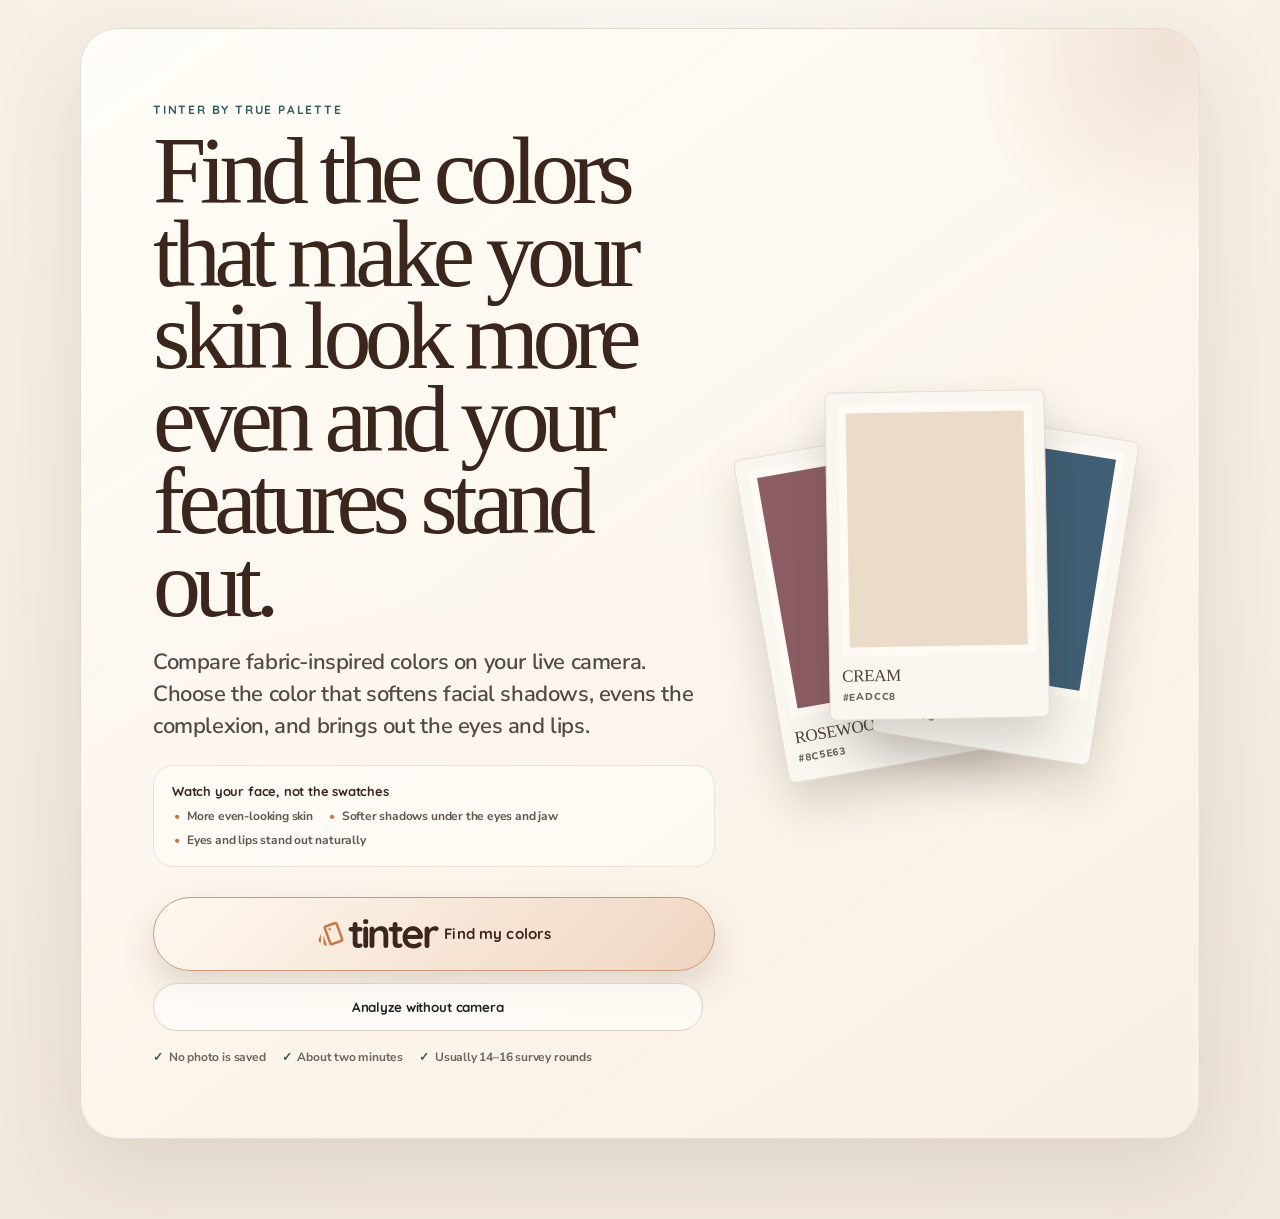
==== index.html @ ebd4dd25 "Load Tinter lighting fallback scope fix" ====
<!doctype html>
<html lang="en">
<head>
<meta charset="utf-8">
<meta name="viewport" content="width=device-width,initial-scale=1,viewport-fit=cover">
<title>Tinter by True Palette</title>
<link rel="manifest" href="manifest.webmanifest">
<meta name="theme-color" content="#f7f1e8">
<meta name="apple-mobile-web-app-capable" content="yes">
<meta name="apple-mobile-web-app-title" content="Tinter">
<link rel="apple-touch-icon" href="icons/icon.svg">
<link rel="stylesheet" href="app/styles.css">
<link rel="stylesheet" href="app/font-brand.css">
<link rel="stylesheet" href="app/dock.css">
<link rel="stylesheet" href="app/compare.css">
<link rel="stylesheet" href="app/report-export-v2.css">
<link rel="stylesheet" href="app/export-print-clean.css">
<link rel="stylesheet" href="app/report-visibility.css">
<link rel="stylesheet" href="app/mixed-quiz.css">
<link rel="stylesheet" href="app/mixed-quiz-swatches.css">
<link rel="stylesheet" href="app/quiz-visuals-v3.css">
<link rel="stylesheet" href="app/tinter-optimized.css">
<link rel="stylesheet" href="app/touch-targets.css">
<link rel="stylesheet" href="app/app-hierarchy.css">
<link rel="stylesheet" href="app/tinter-first.css">
<link rel="stylesheet" href="app/tinter-usability-v8.css">
<link rel="stylesheet" href="app/tinter-immersive-v9.css">
<link rel="stylesheet" href="app/tinter-gesture-v9.css">
<link rel="stylesheet" href="app/tinter-intelligence-v11.css">
</head>
<body class="tinter-first report-waiting">
<main class="shell">
  <section class="tinter-home" aria-labelledby="homeTitle">
    <div class="tinter-home-copy">
      <p class="kicker">Tinter by True Palette</p>
      <h1 id="homeTitle">Find the colors that make your skin look more even and your features stand out.</h1>
      <p class="lead">Compare fabric-inspired colors on your live camera. Choose the color that softens facial shadows, evens the complexion, and brings out the eyes and lips.</p>
      <div class="tinter-look-for" aria-label="What to look for during Tinter">
        <b>Watch your face, not the swatches</b>
        <div class="tinter-look-for-list">
          <span>More even-looking skin</span>
          <span>Softer shadows under the eyes and jaw</span>
          <span>Eyes and lips stand out naturally</span>
        </div>
      </div>
      <div class="tinter-home-actions">
        <button type="button" id="tinterOpen" class="tinter-entry tinter-primary" aria-label="Start Tinter color analysis">
          <span class="tinter-logo-lockup"><span class="tinter-style-glyph" aria-hidden="true">style</span><span class="tinter-word">tinter</span></span>
          <span class="tinter-primary-copy">Find my colors</span>
        </button>
        <button type="button" id="noCamera" class="secondary tinter-secondary">Analyze without camera</button>
      </div>
      <div class="tinter-trust" aria-label="Tinter details">
        <span>No photo is saved</span><span>About two minutes</span><span>Usually 14–16 survey rounds</span>
      </div>
    </div>
    <div class="tinter-preview" aria-hidden="true">
      <div class="preview-card"><div class="preview-chip" style="background:#8c5e63"></div><b>Rosewood</b><small>#8C5E63</small></div>
      <div class="preview-card"><div class="preview-chip" style="background:#405f75"></div><b>Storm Blue</b><small>#405F75</small></div>
      <div class="preview-card"><div class="preview-chip" style="background:#eadcc8"></div><b>Cream</b><small>#EADCC8</small></div>
    </div>
  </section>

  <section class="card report report-area" aria-live="polite">
    <p class="kicker">Your results</p>
    <div id="result" class="empty">Complete Tinter to create your wardrobe palette.</div>
    <div class="actions">
      <button type="button" id="copy" class="secondary">Copy Style Report</button>
      <button type="button" id="json" class="secondary">Export JSON</button>
      <button type="button" onclick="window.print()" class="secondary">Print / PDF</button>
    </div>
  </section>

  <section id="refineSection" class="refine-wrap" hidden>
    <details id="refineDetails" class="refine-card" open>
      <summary>
        <span class="refine-summary-copy"><b>Optional refinement</b><span>Use this when the camera is unavailable or the first palette feels slightly off.</span></span>
      </summary>
      <div class="refine-body">
        <form id="quiz" class="card">
          <p class="kicker quiz-card-kicker">Refine Result</p>
          <h2>Color observations</h2>
          <p class="muted">These observations lightly adjust Tinter rather than replacing it.</p>
          <div class="field client-field">
            <label class="field-title">Name <span>optional</span></label>
            <input id="client" name="client" placeholder="Example: Morgan" autocomplete="name">
          </div>
          <div id="questions"></div>
          <div class="builder-actions">
            <button type="button" id="analyze" class="primary-build">Apply refinements</button>
            <button type="button" id="sample" class="secondary">Demo answers</button>
            <button type="reset" class="secondary">Start over</button>
          </div>
        </form>
      </div>
    </details>
  </section>
</main>

<section id="sliderDock" class="slider-dock" hidden>
  <div class="dock-top">
    <div>
      <p class="kicker dock-kicker">Adjust Palette</p>
      <b id="dockTitle">Temperature</b>
    </div>
    <label class="toggle"><input type="checkbox" id="outside"> Allow outside palette</label>
  </div>
  <div id="deck" class="deck" aria-label="Fashion slider cards"></div>
  <div class="dock-foot">
    <button type="button" id="prevCard" class="secondary" aria-label="Previous adjustment">‹</button>
    <div id="dots" class="dots"></div>
    <button type="button" id="nextCard" class="secondary" aria-label="Next adjustment">›</button>
  </div>
</section>

<script src="app/intake-v6.js"></script>
<script src="app/fabric-color-engine-v4.js"></script>
<script src="app/season-hybrid-v11.js"></script>
<script src="app/profile-v11.js"></script>
<script src="app/report-ui-v11.js"></script>
<script src="app/report-export-v2.js"></script>
<script src="app/main.js"></script>
<script src="app/tinter-survey-v11.js"></script>
<script src="app/tinter-language-v11.js"></script>
<script src="app/tinter-runtime-v11-scope-fix.js"></script>
<script src="app/tinter-runtime-v11.js"></script>
<script src="app/tinter-usability-v8.js"></script>
<script src="app/tinter-immersive-v9.js"></script>
<script src="app/reset-random.js"></script>
<script src="app/report-visibility.js"></script>
</body>
</html>
---- app/styles.css ----
:root{--bg:#f7f1e8;--paper:#fffdf8;--ink:#1f2428;--muted:#6c665d;--line:#ded2c2;--cocoa:#3a261d;--terra:#c5794a;--teal:#2f5d62;--serif:Didot,Georgia,serif;--sans:"Avenir Next",Arial,sans-serif}
*{box-sizing:border-box}
body{margin:0;background:radial-gradient(circle at 10% 0%,#c5794a33,transparent 30rem),radial-gradient(circle at 95% 0%,#2f5d6228,transparent 32rem),var(--bg);color:var(--ink);font-family:var(--sans);line-height:1.42}
body.dock-open{padding-bottom:330px}
.shell{width:min(1160px,calc(100% - 28px));margin:auto;padding:22px 0 52px}
.hero,.grid{display:grid;grid-template-columns:1.05fr .95fr;gap:18px;align-items:start}
.grid{margin-top:18px}
.card,.panel{background:#fffdf8e8;border:1px solid var(--line);border-radius:28px;padding:22px;box-shadow:0 22px 60px #3a261d1a}
.panel{padding:clamp(24px,5vw,56px)}
.report{position:sticky;top:14px}
.kicker{color:var(--teal);font-size:12px;font-weight:900;letter-spacing:.16em;text-transform:uppercase;margin:0 0 12px}
h1,h2,.result-name{font-family:var(--serif);font-weight:500;letter-spacing:-.055em}
h1{font-size:clamp(52px,10vw,108px);line-height:.86;margin:0 0 18px;max-width:12ch}
h2{font-size:clamp(30px,4vw,48px);line-height:.95;margin:0 0 8px}
.lead{font-size:clamp(17px,2vw,21px);color:#47413a}
.muted,.desc,.note{color:var(--muted)}
.kit{padding:0;list-style:none}
.kit li{border-top:1px solid var(--line);padding:10px 0}
.kit b{display:block;color:var(--cocoa)}
.tag,.pill{display:inline-flex;border:1px solid var(--line);border-radius:999px;padding:7px 10px;margin:4px;background:white;font-size:12px;font-weight:900;color:var(--cocoa)}
.field{margin:24px 0}
.field-title{font-weight:900;color:var(--cocoa);margin-bottom:10px}
.field-title span{color:var(--muted);font-size:12px;text-transform:uppercase;letter-spacing:.08em}
.how{border-left:4px solid var(--terra);background:#fff7ed;border-radius:14px;padding:12px 14px;color:var(--muted)}
.choices{display:grid;grid-template-columns:repeat(3,1fr);gap:10px}
.choice{position:relative}
.choice input{position:absolute;opacity:0}
.box{min-height:122px;display:flex;flex-direction:column;gap:10px;border:1px solid var(--line);border-radius:20px;padding:13px;background:white;cursor:pointer}
.choice input:checked+.box{border-color:var(--teal);box-shadow:inset 0 0 0 1px var(--teal)}
.name{font-weight:900;color:var(--cocoa)}
.sw{width:31px;height:31px;border:1px solid #0002;border-radius:50%;display:inline-block;margin-right:5px}
.actions{display:flex;gap:10px;flex-wrap:wrap;margin-top:22px}
.builder-actions{display:grid;grid-template-columns:1fr 1fr;gap:10px;margin-top:24px}
.primary-build{grid-column:1/-1;width:100%;font-size:17px;padding:18px 20px}
.builder-actions .secondary{width:100%}
button{border:1px solid var(--teal);border-radius:999px;background:var(--teal);color:white;padding:14px 18px;font-weight:900;cursor:pointer}
button.secondary{border-color:var(--line);background:white;color:var(--ink)}
button:disabled{opacity:.7;cursor:wait}
.actions button{flex:1 1 150px}
.empty,.loading-card{border:1px dashed var(--line);border-radius:22px;padding:18px;color:var(--muted)}
.loading-card{text-align:center;background:#fff7ed;border-style:solid}
.spinner{width:36px;height:36px;margin:2px auto 12px;border:3px solid #eadccf;border-top-color:var(--teal);border-radius:50%;animation:spin .8s linear infinite}
@keyframes spin{to{transform:rotate(360deg)}}
input{width:100%;border:1px solid var(--line);border-radius:18px;padding:14px}
.mini,.palette,.palette-pair{display:grid;grid-template-columns:repeat(2,1fr);gap:10px}
.palette{grid-template-columns:repeat(2,1fr)}
.mini-card,.color{border:1px solid var(--line);border-radius:18px;background:white;padding:12px}
.mini-card b{display:block;color:var(--cocoa);font-size:12px;letter-spacing:.08em;text-transform:uppercase}
.patch{height:52px;border-radius:14px;margin-bottom:8px}
.result-name{margin:0 0 12px;color:var(--cocoa);font-size:clamp(42px,7vw,70px);line-height:.88}
.slider-dock{position:fixed;z-index:50;left:50%;bottom:max(10px,env(safe-area-inset-bottom));transform:translateX(-50%);width:min(760px,calc(100% - 18px));background:#fffdf8;border:1px solid var(--line);border-radius:28px;box-shadow:0 20px 70px #3a261d40;padding:14px}
.slider-dock[hidden]{display:none}
.dock-top{display:flex;align-items:center;justify-content:space-between;gap:10px;margin-bottom:8px}
.dock-kicker{margin-bottom:3px}
.toggle{display:flex;gap:8px;align-items:center;border:1px solid var(--line);border-radius:999px;padding:9px 11px;background:#fff7ed;font-size:12px;font-weight:900;color:var(--cocoa)}
.toggle input{width:auto}
.deck{display:flex;overflow-x:auto;scroll-snap-type:x mandatory;-webkit-overflow-scrolling:touch;border-radius:22px;scrollbar-width:none}
.deck::-webkit-scrollbar{display:none}
.slide{min-width:100%;scroll-snap-align:center;border:1px solid var(--line);border-radius:22px;background:white;padding:14px}
.slide-head{display:flex;justify-content:space-between;gap:12px}
.slide h3{margin:0;color:var(--cocoa)}
.ios{font-size:12px;color:var(--muted);margin-top:2px}
.lockbar{height:8px;border-radius:999px;background:linear-gradient(90deg,#ded2c2 0 var(--lo),var(--teal) var(--lo) var(--hi),#ded2c2 var(--hi) 100%);margin:12px 0}
.gslider{padding:0;border:0;accent-color:var(--teal)}
.warn{color:#9a3b32;font-size:12px;font-weight:800;margin:8px 0 0}
.dock-foot{display:grid;grid-template-columns:auto 1fr auto;gap:10px;align-items:center;margin-top:10px}
.dock-foot button{padding:10px 14px}
.dots{text-align:center}
.dot{display:inline-block;width:7px;height:7px;border-radius:999px;background:#ded2c2;margin:0 4px}
.dot.active{background:var(--teal);width:18px}
@media(max-width:900px){.hero,.grid{grid-template-columns:1fr}.report{position:static}}
@media(max-width:650px){body.dock-open{padding-bottom:350px}.choices,.mini,.palette,.palette-pair{grid-template-columns:1fr}.box{min-height:auto}.dock-top{align-items:flex-start}.toggle{max-width:170px}.palette{grid-template-columns:repeat(2,1fr)}}
---- app/font-brand.css ----
@import url('https://fonts.googleapis.com/css2?family=Nunito+Sans:wght@400;500;600;700;800;900&family=Quicksand:wght@600;700&display=swap');
:root{--sans:"Nunito Sans","Avenir Next Rounded","SF Pro Rounded",ui-rounded,"Avenir Next","Segoe UI Rounded",Arial,sans-serif;--cute:"Quicksand","Nunito Sans","Avenir Next Rounded",ui-rounded,Arial,sans-serif;--serif:"Didot","Bodoni 72","Iowan Old Style",Georgia,serif}
body,input,button,select,textarea{font-family:var(--sans);font-weight:500;letter-spacing:-.012em}body{color:var(--ink)}
h1,h2,.result-name{font-family:var(--serif);font-weight:500;color:var(--cocoa);letter-spacing:-.055em}.lead{font-family:var(--sans);font-weight:600;letter-spacing:-.018em;color:#463e37}.kicker{font-family:var(--cute);font-weight:700;letter-spacing:.15em;color:var(--teal)}
.field-title,.name,.pill,.tag,.mini-question,.compare-role,.range-head b,.slider-card b,.mini-card b{font-family:var(--cute);font-weight:700;letter-spacing:-.01em;color:var(--cocoa)}
.desc,.muted,.note,.kit span{font-family:var(--sans);font-weight:500;letter-spacing:-.01em}button{font-family:var(--cute);font-weight:700;letter-spacing:-.01em}.choice .box{font-family:var(--sans)}
---- app/dock.css ----
body.dock-open{padding-bottom:105px}.slider-dock{bottom:max(6px,env(safe-area-inset-bottom));width:min(700px,calc(100% - 18px));border-radius:18px;box-shadow:0 14px 42px #3a261d35;padding:8px;transition:transform .22s ease,opacity .22s ease}.slider-dock.is-hidden{transform:translate(-50%,calc(100% + 18px));opacity:.04;pointer-events:none}.dock-top{display:grid;grid-template-columns:1fr auto auto;align-items:center;gap:6px;margin-bottom:2px}.dock-kicker{margin:0;font-size:10px}.toggle{padding:6px 8px;font-size:11px}.dock-close{min-width:34px;padding:6px 10px}.deck{border-radius:14px}.slide{border-radius:14px;padding:8px 10px}.slide h3{font-size:15px}.slide p{margin:4px 0 0;font-size:11px;line-height:1.2}.ios{font-size:11px;margin-top:0}.lockbar{height:6px;margin:6px 0}.gslider{height:18px}.warn{margin:4px 0 0}.dock-foot{gap:6px;margin-top:5px}.dock-foot button{padding:6px 10px}.dot{width:6px;height:6px}.dot.active{width:16px}.adjust-palette{width:100%;margin-top:14px}.compare-head,.compare-row{display:grid;grid-template-columns:.8fr 1fr 1fr;gap:8px;align-items:center}.compare-head{font-size:12px;text-transform:uppercase;letter-spacing:.08em;color:var(--muted);margin:12px 0 6px}.compare-row{border:1px solid var(--line);border-radius:16px;background:white;padding:8px;margin-bottom:8px}.compare-role{font-size:12px;font-weight:900;color:var(--cocoa)}.compare-color{display:grid;grid-template-columns:38px 1fr;gap:8px;align-items:center;min-width:0}.compare-color i{display:block;width:38px;height:38px;border-radius:10px;border:1px solid #0002}.compare-color b{display:block;font-size:12px;line-height:1.1}.compare-color small{display:block;color:var(--muted);font-size:11px}@media(max-width:650px){body.dock-open{padding-bottom:125px}.toggle{max-width:160px}.compare-head{display:none}.compare-row{grid-template-columns:1fr}.compare-role{border-bottom:1px solid var(--line);padding-bottom:5px}.compare-color{grid-template-columns:44px 1fr}.compare-color i{width:44px;height:44px}}
---- app/compare.css ----
.season-badge{display:block;width:max-content;max-width:100%;margin-top:8px;border:1px solid var(--line);border-radius:999px;background:#fff7ed;color:var(--cocoa);font-family:var(--sans);font-size:14px;font-weight:900;letter-spacing:0;padding:7px 11px}.palette .patch{display:flex;align-items:flex-end;padding:8px}.palette .patch span,.compare-swatch span{display:block;color:white;font-weight:900;line-height:1.05;text-shadow:0 1px 7px #0009}.palette .patch span{font-size:12px}.palette-compare.single .compare-row{display:block}.palette-compare.adjusted .compare-row,.compare-head{display:grid;grid-template-columns:.75fr 1fr 1fr;gap:8px;align-items:stretch}.compare-head{font-size:12px;text-transform:uppercase;letter-spacing:.08em;color:var(--muted);margin:12px 0 6px}.compare-row{border:1px solid var(--line);border-radius:16px;background:white;padding:8px;margin-bottom:8px}.compare-role{font-size:12px;font-weight:900;color:var(--cocoa);margin-bottom:6px}.palette-compare.adjusted .compare-role{display:flex;align-items:center;margin:0}.compare-swatch{min-height:96px;border:1px solid #0002;border-radius:14px;padding:10px;display:flex;flex-direction:column;justify-content:flex-end;background-size:cover}.compare-swatch span{font-size:15px}.compare-swatch small{display:block;color:white;text-shadow:0 1px 7px #0009;font-size:11px;margin-top:4px}.palette-compare.single .compare-swatch{width:100%}@media(max-width:650px){.palette-compare.adjusted .compare-row{grid-template-columns:1fr}.compare-head{display:none}.palette-compare.adjusted .compare-role{border-bottom:1px solid var(--line);padding-bottom:5px;margin-bottom:4px}.compare-swatch{min-height:84px}}
---- app/report-export-v2.css ----
.report-shell{background:linear-gradient(180deg,#fffdf8 0%,#fff7ed 100%);border:1px solid var(--line);border-radius:28px;padding:18px;box-shadow:0 18px 50px rgba(58,38,29,.10)}.report-mast{border-bottom:1px solid var(--line);padding-bottom:14px;margin-bottom:16px;break-after:avoid-page}.report-client-label{font-family:var(--cute);font-size:11px;font-weight:800;letter-spacing:.16em;text-transform:uppercase;color:var(--teal);margin:0 0 5px}.report-client{font-family:var(--cute);font-size:15px;font-weight:800;color:var(--muted);margin:0 0 8px}.report-palette{font-family:var(--serif);font-size:clamp(44px,6vw,66px);font-weight:500;letter-spacing:-.055em;line-height:.9;color:var(--cocoa);margin:0}.report-desc{font-family:var(--sans);font-size:15px;line-height:1.5;color:#4a4038;margin:12px 0 0}.report-pills{display:flex;flex-wrap:wrap;gap:6px;margin-top:12px}.report-pills .pill{margin:0;background:#fffdf8}.report-palette-title{font-family:var(--cute);font-size:12px;font-weight:800;letter-spacing:.15em;text-transform:uppercase;color:var(--teal);margin:18px 0 8px}.palette-card-grid{display:grid;gap:14px}.palette-card-row{display:grid;gap:7px;break-inside:avoid-page;page-break-inside:avoid}.palette-card-role{font-family:var(--cute);font-size:11px;font-weight:800;letter-spacing:.1em;text-transform:uppercase;color:var(--muted)}.palette-card-pair{display:grid;grid-template-columns:1fr;gap:10px}.palette-card-grid.adjusted .palette-card-pair{grid-template-columns:1fr 1fr}.palette-swatch-card{position:relative;background:#fffdf8;border:1px solid #eadfd2;border-radius:15px;padding:9px;box-shadow:0 10px 24px rgba(58,38,29,.09);min-width:0;break-inside:avoid-page;page-break-inside:avoid}.palette-swatch-card::before{content:attr(data-kind);position:absolute;top:8px;right:8px;background:rgba(255,253,248,.86);border:1px solid rgba(222,210,194,.75);border-radius:999px;padding:4px 7px;font-size:9px;font-weight:900;letter-spacing:.08em;text-transform:uppercase;color:var(--cocoa)}.palette-card-grid.single .palette-swatch-card::before{display:none}.palette-chip{height:132px;border-radius:10px;border:1px solid rgba(0,0,0,.08);box-shadow:inset 0 0 0 1px rgba(255,255,255,.18);margin-bottom:8px}.palette-card-name{display:block;font-family:var(--cute);font-size:14px;font-weight:800;line-height:1.05;letter-spacing:-.02em;text-transform:uppercase;color:var(--cocoa);overflow-wrap:anywhere}.palette-card-hex{display:block;margin-top:3px;font-family:var(--sans);font-size:10px;font-weight:800;letter-spacing:.04em;text-transform:uppercase;color:var(--muted)}.report .actions{display:grid;grid-template-columns:1fr 1fr;gap:10px}.report .actions button{width:100%;margin:0}.export-hidden{display:none!important}body.png-exporting .report-shell{box-shadow:none;width:min(900px,calc(100vw - 28px));max-width:900px}body.png-exporting .style-report-card .palette-card-grid{display:grid;grid-template-columns:repeat(2,minmax(0,1fr));gap:12px}body.png-exporting .palette-chip{height:102px}body.png-exporting .palette-card-name{font-size:12px}@page{margin:.45in}@media print{body{background:#fff!important}.shell{width:100%;padding:0}.hero,#quiz,.report .actions,#sliderDock{display:none!important}.grid{display:block}.report{position:static!important;box-shadow:none;border:0;padding:0}.report-shell{box-shadow:none;border:0;padding:0}.style-report-card .palette-card-grid{display:grid;grid-template-columns:repeat(3,minmax(0,1fr));gap:10px;align-items:start}.style-report-card .palette-card-row{break-inside:avoid-page;page-break-inside:avoid}.style-report-card .palette-card-role{font-size:9px}.style-report-card .palette-swatch-card{padding:7px}.style-report-card .palette-chip{height:82px}.style-report-card .palette-card-name{font-size:11px}.style-report-card .palette-card-hex{font-size:8px}.report-palette{font-size:44px}.report-desc{font-size:12px;line-height:1.35}.report-palette-title{margin-top:12px}}@media(max-width:650px){.report-shell{padding:14px}.palette-chip{height:105px}.report-palette{font-size:42px}.palette-card-grid.adjusted .palette-card-pair{grid-template-columns:1fr 1fr}.palette-card-name{font-size:12px}}
---- app/export-print-clean.css ----
@media print{.adjust-palette,#openDock{display:none!important}html,body,.report,.report-shell,#styleReportCard,.style-report-card{background:transparent!important;background-color:transparent!important;box-shadow:none!important}.report-shell{border-color:transparent!important}.report .kicker{display:none!important}}
---- app/report-visibility.css ----
body.report-waiting .report{display:none!important}body.report-waiting .grid{grid-template-columns:1fr}.report-ready .report{display:block}@media(max-width:900px){body.report-waiting .grid{grid-template-columns:1fr}}
---- app/mixed-quiz.css ----
.setup-grid,.confirm-grid{display:grid;grid-template-columns:repeat(3,1fr);gap:10px}.setup-card,.mini-choice{border:1px solid var(--line);border-radius:16px;background:white;padding:12px}.setup-card b,.mini-choice b{display:block;color:var(--cocoa);font-size:13px}.range-card{border:1px solid var(--line);border-radius:18px;background:white;padding:14px;margin:10px 0}.range-head{display:flex;justify-content:space-between;gap:12px;align-items:center}.range-head b{color:var(--cocoa)}.range-head span{font-weight:900;color:var(--teal)}.range-card input[type=range]{padding:0;border:0;accent-color:var(--teal);margin:12px 0 4px}.range-labels{display:flex;justify-content:space-between;color:var(--muted);font-size:12px}.confidence{margin-top:10px;border-top:1px solid var(--line);padding-top:10px}.optional-note{font-size:13px;color:var(--muted);margin:4px 0 10px}.mini-choice input{width:auto;margin-right:7px}.confirm-grid{grid-template-columns:1fr}.confirm-row{display:grid;grid-template-columns:1fr 1fr 1fr;gap:8px}@media(max-width:650px){.setup-grid,.confirm-row{grid-template-columns:1fr}.setup-card,.mini-choice{padding:10px}}
---- app/mixed-quiz-swatches.css ----
.quiz-swatch-row{display:grid;grid-template-columns:repeat(5,minmax(22px,1fr));gap:10px;align-items:center;margin:9px 0 6px;width:100%}.quiz-swatch{width:34px;height:34px;border:1px solid #0002;border-radius:999px;box-shadow:inset 0 0 0 1px rgba(255,255,255,.25);justify-self:center}.mini-question{margin:14px 0 8px;color:var(--cocoa);font-weight:900}.mini-help{display:block;color:var(--muted);font-size:12px;font-weight:600;margin-top:2px}.mini-choice{display:flex;align-items:center;gap:8px}.mini-choice .quiz-swatch{width:26px;height:26px;flex:0 0 26px}.choice .box .quiz-swatch-row{margin-top:auto}.setup-card input{width:auto;margin-right:7px}@media(max-width:650px){.quiz-swatch-row{gap:8px}.quiz-swatch{width:30px;height:30px}.mini-choice .quiz-swatch{width:22px;height:22px;flex-basis:22px}}
---- app/quiz-visuals-v3.css ----
.confidence-emoji-row{display:grid;grid-template-columns:repeat(5,1fr);gap:8px;align-items:center;margin:8px 0 4px;text-align:center;font-size:22px}.confidence .quiz-swatch-row{display:none!important}.contrast-pair-row{display:grid;grid-template-columns:repeat(5,1fr);gap:10px;margin:10px 0 6px;align-items:end}.contrast-pair{display:grid;gap:5px;justify-items:center}.contrast-pair-chip{width:48px;height:34px;border:1px solid #0002;border-radius:999px;overflow:hidden;display:grid;grid-template-columns:1fr 1fr;background:white;box-shadow:inset 0 0 0 1px rgba(255,255,255,.22)}.contrast-pair-chip i{display:block}.contrast-pair small{display:block;color:var(--muted);font-size:10px;font-weight:800;text-align:center;line-height:1.1}.range-card .contrast-pair-row+.range-labels{margin-top:2px}@media(max-width:650px){.confidence-emoji-row{font-size:20px}.contrast-pair-row{gap:6px}.contrast-pair-chip{width:42px;height:30px}.contrast-pair small{font-size:9px}}
---- app/tinter-optimized.css ----
@import url('https://fonts.googleapis.com/css2?family=Material+Symbols+Outlined:opsz,wght,FILL,GRAD@24,400,0,0');
.tinter-entry{grid-column:1/-1;width:100%;min-height:72px!important;display:flex!important;align-items:center!important;justify-content:center!important;padding:0 18px!important;text-align:center!important;border:1px solid #d8b99d!important;border-radius:999px!important;background:linear-gradient(135deg,#fffdf8 0%,#fff7ed 48%,#efd4bf 100%)!important;color:var(--cocoa)!important;box-shadow:0 12px 28px rgba(58,38,29,.10)!important;text-transform:none!important}.tinter-entry.tinter-complete{background:linear-gradient(135deg,#fffdf8 0%,#f5efe5 52%,#dbe4d6 100%)!important;border-color:#bfd0b7!important;color:var(--teal)!important}.tinter-complete-check{display:inline-grid;place-items:center;width:28px;height:28px;border-radius:999px;background:var(--teal);color:#fff;font-family:var(--sans);font-weight:900;font-size:16px;margin-right:7px}.tinter-complete-copy{font-family:var(--cute,'Quicksand','Nunito Sans',Arial,sans-serif);font-size:17px;font-weight:800;letter-spacing:-.02em;color:var(--teal);line-height:1.05;text-transform:none}.tinter-logo-lockup{display:inline-grid;grid-template-columns:auto auto;align-items:center;justify-content:center;column-gap:2px;line-height:1;transform:translateY(-1px)}.tinter-style-glyph{font-family:'Material Symbols Outlined'!important;font-size:30px;width:30px;height:30px;display:inline-flex;align-items:center;justify-content:center;font-variation-settings:'FILL' 0,'wght' 400,'GRAD' 0,'opsz' 24;color:var(--terra);text-shadow:none!important}.tinter-word{font-family:var(--cute,'Quicksand','Nunito Sans',Arial,sans-serif)!important;font-size:38px;font-weight:700;letter-spacing:-.075em;line-height:.9;color:var(--cocoa)!important;text-shadow:none!important}
.tinter-modal{position:fixed;inset:0;z-index:120;background:rgba(31,36,40,.78);display:grid;place-items:center;padding:10px;overscroll-behavior:contain}.tinter-modal[hidden]{display:none}.tinter-card{width:min(520px,100%);max-height:96vh;overflow:auto;background:var(--paper);border:1px solid var(--line);border-radius:24px;box-shadow:0 24px 80px #0008;padding:10px}.tinter-head{display:flex;justify-content:space-between;gap:10px;align-items:start}.tinter-head h2{font-size:30px;line-height:.95;margin-bottom:2px}.tinter-close{min-width:40px;padding:8px 11px}.tinter-progress{height:5px;border-radius:999px;background:#efe5d8;margin:7px 0 7px;overflow:hidden}.tinter-progress i{display:block;height:100%;background:var(--teal);width:0;transition:width .2s ease}.tinter-question{margin:0 4px 9px;text-align:center;font-family:var(--cute);font-size:13px;font-weight:800;line-height:1.25;color:var(--cocoa)}.tinter-status{font-size:12px;color:var(--muted);min-height:16px}.tinter-summary{display:none;border:1px solid var(--line);border-radius:18px;background:#fff7ed;padding:14px;margin-top:10px}.tinter-card.done .tinter-summary{display:block}
.tinter-stage{position:relative;overflow:hidden;border-radius:22px;background:#111;min-height:72vh;touch-action:none;contain:layout paint;isolation:isolate;-webkit-user-select:none;user-select:none}.tinter-stage video{position:absolute;inset:0;width:100%;height:100%;object-fit:cover;transform:scaleX(-1) translateZ(0)}.tinter-stage::after{content:'';position:absolute;inset:0;background:radial-gradient(circle at 50% 34%,transparent 0 24%,rgba(0,0,0,.08) 58%,rgba(0,0,0,.2) 100%);pointer-events:none}.smooth-hint{display:none!important}.tinter-video-filter{position:absolute;inset:0;z-index:1;pointer-events:none;mix-blend-mode:color;background:transparent}
.tinter-balance{position:relative;background:rgba(255,253,248,.96);border:1px solid var(--line);border-radius:18px;padding:10px 11px;margin:12px 0 0;box-shadow:0 10px 28px rgba(58,38,29,.12)}.tinter-balance-top{display:flex;justify-content:space-between;align-items:center;gap:8px;margin-bottom:6px}.tinter-balance b{color:var(--cocoa);font-size:13px}.tinter-balance button{padding:7px 10px;font-size:12px}.tinter-balance-grid{display:grid;grid-template-columns:1fr 1fr;gap:8px}.tinter-balance label{display:block;color:var(--muted);font-size:11px;font-weight:800}.tinter-balance input{padding:0;border:0;accent-color:var(--teal);height:18px}.tinter-balance-note{margin:4px 0 0;color:var(--muted);font-size:11px;min-height:13px}
.smooth-drape-preview{position:absolute;left:0;right:0;bottom:0;height:100%;z-index:2;pointer-events:none;opacity:0;transform:translate3d(0,0,0) scaleY(0);transform-origin:bottom center;will-change:transform,opacity;transition:opacity .14s ease,transform .14s ease}.smooth-deck{position:absolute;left:12px;right:12px;bottom:12px;z-index:7;pointer-events:none}.smooth-card{position:absolute;bottom:0;width:calc(50% - 7px);touch-action:none;pointer-events:auto;will-change:transform,opacity;backface-visibility:hidden;transform:translate3d(0,0,0);background:#f8f5ef;border:1px solid #e5ddd0;border-radius:4px;padding:9px 9px 11px;box-shadow:0 1px 0 rgba(255,255,255,.8) inset,0 8px 18px rgba(31,36,40,.18);transition:transform .24s cubic-bezier(.2,.9,.25,1.12),opacity .18s ease,box-shadow .18s ease}.smooth-card:focus-visible{outline:3px solid rgba(47,93,98,.45);outline-offset:4px}.smooth-card[data-side=left]{left:0}.smooth-card[data-side=right]{right:0}.smooth-card.is-muted{opacity:.32;transform:scale(.95)}.smooth-card.is-dragging{transition:none;z-index:9;box-shadow:0 1px 0 rgba(255,255,255,.8) inset,0 20px 42px rgba(31,36,40,.25)}.smooth-card.is-dragging::after{content:'↑';position:absolute;left:50%;top:-46px;transform:translateX(-50%);font-family:var(--sans,Arial,sans-serif);font-size:40px;font-weight:300;line-height:1;color:rgba(255,253,248,.52);text-shadow:0 1px 12px rgba(0,0,0,.18);pointer-events:none}.smooth-card.is-returning{transition:transform .28s cubic-bezier(.18,.9,.22,1),opacity .18s ease,box-shadow .18s ease!important}.smooth-card.is-throwing{transition:transform .24s cubic-bezier(.18,.85,.2,1),opacity .2s ease;opacity:.92}.smooth-card *{pointer-events:none}.smooth-chip{height:82px;border:7px solid #fbf8f2;border-radius:1px;box-shadow:0 0 0 1px rgba(0,0,0,.06),inset 0 0 0 1px rgba(255,255,255,.12);margin-bottom:8px}.smooth-name{display:block;font-family:var(--serif);font-size:13px;font-weight:500;line-height:.98;letter-spacing:-.02em;text-transform:uppercase;color:#4d443c}.smooth-hex{display:block;margin-top:3px;font-family:var(--sans);font-size:9px;font-weight:800;letter-spacing:.08em;text-transform:uppercase;color:#7a7268}.tinter-stage.smooth-done .smooth-deck{display:none!important}
.palette-swatch-card,.swatch-card{background:#f8f5ef!important;border:1px solid #e5ddd0!important;border-radius:4px!important}.palette-chip,.swatch-chip{border-radius:1px!important;border-color:#fbf8f2!important}.palette-card-name,.swatch-name{font-family:var(--serif)!important;font-weight:500!important;text-transform:uppercase!important;color:#4d443c!important}.palette-card-hex,.swatch-hex{font-size:9px!important;letter-spacing:.08em!important;text-transform:uppercase!important;color:#7a7268!important}
@media(max-width:650px){.tinter-modal{padding:8px}.tinter-card{padding:8px;border-radius:20px}.tinter-head h2{font-size:28px}.tinter-question{font-size:12px;margin-bottom:7px}.tinter-stage{min-height:74vh}.tinter-balance-grid{grid-template-columns:1fr}.smooth-deck{left:9px;right:9px;bottom:9px}.smooth-chip{height:72px;border-width:6px}.smooth-name{font-size:12px}.smooth-card.is-dragging::after{top:-40px;font-size:34px}.tinter-style-glyph{font-size:28px;width:28px;height:28px}.tinter-word{font-size:34px}.tinter-complete-check{width:25px;height:25px;font-size:14px}.tinter-complete-copy{font-size:15px}}@media(prefers-reduced-motion:reduce){.smooth-card,.smooth-drape-preview,.tinter-progress i{transition:none!important}}
---- app/touch-targets.css ----
:root{--touch-min:48px;--thumb-size:28px;--track-size:10px}
button,.secondary,.primary-build,input,select,textarea{min-height:var(--touch-min)}
button,.secondary,.primary-build{padding:13px 16px;touch-action:manipulation}
.builder-actions #tinterOpen{grid-column:1/-1;order:-2}.builder-actions #analyze{order:-1}.builder-actions #sample,.builder-actions [type=reset]{order:0}
.choice,.setup-card,.mini-choice,.toggle,.palette-swatch-card,.smooth-card{touch-action:manipulation}
.choice .box,.setup-card{min-height:76px;padding:14px 15px}
.mini-choice{min-height:48px;padding:12px 13px;border-radius:14px}
.confirm-row{gap:10px}
input[type=radio],input[type=checkbox]{width:22px;height:22px;min-height:22px;flex:0 0 22px;accent-color:var(--teal)}
.toggle{min-height:44px;display:inline-flex;align-items:center;gap:8px;padding:6px 0}
input[type=range],.gslider,#tinterWarmth,#tinterTint{width:100%;height:44px;min-height:44px;padding:0;background:transparent;touch-action:pan-x;accent-color:var(--teal)}
input[type=range]::-webkit-slider-runnable-track{height:var(--track-size);border-radius:999px;background:#e6dacc;border:1px solid rgba(58,38,29,.10)}
input[type=range]::-webkit-slider-thumb{-webkit-appearance:none;width:var(--thumb-size);height:var(--thumb-size);border-radius:999px;background:var(--teal);border:4px solid #fffdf8;box-shadow:0 2px 8px rgba(31,36,40,.24);margin-top:calc((var(--track-size) - var(--thumb-size))/2)}
input[type=range]::-moz-range-track{height:var(--track-size);border-radius:999px;background:#e6dacc;border:1px solid rgba(58,38,29,.10)}
input[type=range]::-moz-range-thumb{width:var(--thumb-size);height:var(--thumb-size);border-radius:999px;background:var(--teal);border:4px solid #fffdf8;box-shadow:0 2px 8px rgba(31,36,40,.24)}
.range-card{padding:15px 14px}.range-labels{font-size:13px;margin-top:2px}.range-head output{min-width:42px;text-align:right;font-weight:900;color:var(--teal);font-variant-numeric:tabular-nums}
.dock-foot button{min-width:52px;min-height:46px}.dock-close,.tinter-close{min-width:46px;min-height:46px}
.tinter-balance input[type=range]{height:46px}.tinter-balance button{min-height:42px}.smooth-card{min-height:148px}.smooth-chip{min-height:78px}
@media(max-width:650px){:root{--thumb-size:30px;--track-size:11px}.choice .box,.setup-card{min-height:82px}.primary-build{min-height:56px}.smooth-card{min-height:138px}.tinter-balance input[type=range]{height:48px}}
---- app/app-hierarchy.css ----
.client-field{padding:14px 0 18px;margin:14px 0 6px;border-bottom:1px solid var(--line)}
.app-section{position:relative;padding:24px 0 8px;margin:0;border-top:1px solid var(--line)}
.app-section:first-child{margin-top:10px}.app-section-head{display:grid;grid-template-columns:auto 1fr;column-gap:12px;row-gap:3px;align-items:start;margin-bottom:18px}.app-section-kicker{grid-row:1/4;display:grid;place-items:center;min-width:52px;min-height:28px;padding:6px 9px;border:1px solid var(--line);border-radius:999px;background:#fff7ed;font-family:var(--cute);font-size:10px;font-weight:900;letter-spacing:.12em;text-transform:uppercase;color:var(--terra);margin:0}.app-section-title{font-family:var(--serif);font-weight:500;font-size:clamp(27px,3vw,39px);letter-spacing:-.05em;line-height:.94;color:var(--cocoa);margin:0}.app-section-copy{margin:0;color:var(--muted);font-size:14px;line-height:1.4;max-width:62ch}.app-section .field{margin:18px 0}.app-section .field:first-of-type{margin-top:0}.app-section .field:last-child{margin-bottom:0}.field-title{display:flex;align-items:baseline;justify-content:space-between;gap:10px;font-family:var(--cute);font-size:15px;line-height:1.15}.field-title span{flex:0 0 auto}.how{margin:8px 0 12px}.choices{align-items:stretch}.box{height:100%}.range-card{margin:12px 0}.range-card+.range-card{margin-top:10px}.mini-question.color-clue-heading{margin:18px 0 9px;padding-top:4px;font-family:var(--cute);font-size:12px;font-weight:900;letter-spacing:.12em;text-transform:uppercase;color:var(--teal)}.mini-question.color-clue-heading:first-child{margin-top:0}.mini-help{display:block;margin-top:4px;font-family:var(--sans);font-size:12px;font-weight:500;letter-spacing:0;text-transform:none;color:var(--muted)}
.builder-actions{align-items:stretch;margin-top:28px;padding-top:22px;border-top:1px solid var(--line)}.analysis-action-head{grid-column:1/-1;order:-3;display:grid;gap:4px;padding:0 2px 8px}.analysis-action-head .app-section-kicker{display:inline-flex;width:max-content;min-width:0;min-height:0}.analysis-action-head .app-section-title{font-size:clamp(25px,3vw,34px)}.builder-actions #tinterOpen{margin-bottom:2px}.primary-build{font-family:var(--cute);letter-spacing:-.02em}.report>.kicker,.quiz-card-kicker{margin-bottom:8px}.report-shell{margin-top:4px}.report-palette-title{margin-top:22px}.actions{align-items:stretch}.actions button{min-width:0}.slider-dock{font-family:var(--sans)}.slide h3,.dock-top b{font-family:var(--cute);font-weight:800;letter-spacing:-.02em}.empty{font-size:14px;line-height:1.45}
@media(max-width:650px){.app-section{padding:20px 0 6px}.app-section-head{grid-template-columns:1fr;gap:4px}.app-section-kicker{grid-row:auto;display:inline-flex;width:max-content;min-width:0;min-height:0}.field-title{display:grid;gap:3px}.field-title span{font-size:11px}.hero .panel,.hero .card,#quiz,.report{padding:18px}.builder-actions{gap:9px}.analysis-action-head{padding-bottom:6px}}
---- app/tinter-first.css ----
body.tinter-first{
  background:radial-gradient(circle at 50% -12%,#fffdf8 0,#f8f1e7 38%,#f1e8dc 100%);
}
body.tinter-first .shell{
  width:min(1120px,calc(100% - 28px));
  padding:28px 0 80px;
}
.tinter-home{
  position:relative;
  display:grid;
  grid-template-columns:minmax(0,1.05fr) minmax(300px,.7fr);
  gap:38px;
  align-items:center;
  min-height:min(720px,84vh);
  padding:clamp(28px,6vw,72px);
  overflow:hidden;
  border:1px solid rgba(114,91,73,.16);
  border-radius:38px;
  background:linear-gradient(145deg,rgba(255,253,248,.96),rgba(249,239,228,.92));
  box-shadow:0 28px 90px rgba(58,38,29,.12);
}
.tinter-home::before{
  content:"";
  position:absolute;
  width:420px;
  height:420px;
  right:-180px;
  top:-190px;
  border-radius:50%;
  background:radial-gradient(circle,rgba(181,109,75,.16),transparent 68%);
  pointer-events:none;
}
.tinter-home-copy{position:relative;z-index:2;max-width:690px}
.tinter-home h1{
  max-width:760px;
  margin:10px 0 20px;
  font-size:clamp(50px,7.8vw,96px);
  line-height:.86;
  letter-spacing:-.07em;
}
.tinter-home .lead{
  max-width:630px;
  font-size:clamp(17px,2vw,22px);
  line-height:1.45;
  color:#554a42;
}
.tinter-home-actions{
  display:grid;
  grid-template-columns:minmax(240px,1fr) auto;
  gap:12px;
  align-items:stretch;
  margin-top:30px;
}
.tinter-primary{
  min-height:74px!important;
  display:flex!important;
  align-items:center!important;
  justify-content:center!important;
  gap:8px;
  padding:14px 24px!important;
  border:1px solid #c99b7a!important;
  border-radius:999px!important;
  background:linear-gradient(135deg,#fff9f0 0%,#efd5c0 100%)!important;
  color:var(--cocoa)!important;
  box-shadow:0 16px 34px rgba(85,55,39,.16)!important;
}
.tinter-primary .tinter-word{font-size:40px!important}
.tinter-primary-copy{
  font-family:var(--cute);
  font-size:15px;
  font-weight:900;
  letter-spacing:.01em;
  color:var(--cocoa);
}
.tinter-secondary{
  min-width:185px;
  border-radius:999px!important;
  background:rgba(255,253,248,.75)!important;
}
.tinter-trust{
  display:flex;
  flex-wrap:wrap;
  gap:8px 16px;
  margin-top:18px;
  color:var(--muted);
  font-size:12px;
  font-weight:700;
}
.tinter-trust span::before{content:"✓";margin-right:6px;color:var(--teal);font-weight:900}
.tinter-preview{position:relative;min-height:430px;display:grid;place-items:center}
.preview-card{
  position:absolute;
  width:min(220px,58vw);
  padding:12px 12px 15px;
  border:1px solid #e5ddd0;
  border-radius:7px;
  background:#faf7f1;
  box-shadow:0 22px 46px rgba(46,34,27,.18);
  transform-origin:50% 100%;
}
.preview-card:nth-child(1){transform:translate(-42px,18px) rotate(-10deg)}
.preview-card:nth-child(2){transform:translate(40px,2px) rotate(9deg)}
.preview-card:nth-child(3){transform:translate(0,-28px) rotate(-1deg)}
.preview-chip{height:250px;border:8px solid #fffaf3;border-radius:3px}
.preview-card b{
  display:block;
  margin-top:9px;
  font-family:var(--serif);
  font-size:17px;
  font-weight:500;
  letter-spacing:-.02em;
  text-transform:uppercase;
  color:#4d443c;
}
.preview-card small{display:block;margin-top:2px;color:var(--muted);font-size:10px;font-weight:800;letter-spacing:.08em}
.report-area{width:100%;margin-top:28px}
.report-ready .report-area{animation:reportReveal .46s ease both}
@keyframes reportReveal{from{opacity:0;transform:translateY(16px)}to{opacity:1;transform:none}}
.refine-wrap{margin-top:28px}
.refine-wrap[hidden]{display:none!important}
.refine-card{
  overflow:hidden;
  border:1px solid var(--line);
  border-radius:28px;
  background:rgba(255,253,248,.9);
  box-shadow:0 18px 60px rgba(58,38,29,.09);
}
.refine-card summary{
  display:grid;
  grid-template-columns:1fr auto;
  gap:10px;
  align-items:center;
  padding:22px 24px;
  cursor:pointer;
  list-style:none;
}
.refine-card summary::-webkit-details-marker{display:none}
.refine-card summary::after{
  content:"+";
  display:grid;
  place-items:center;
  width:34px;
  height:34px;
  border:1px solid var(--line);
  border-radius:50%;
  font-size:22px;
  color:var(--cocoa);
}
.refine-card[open] summary::after{content:"−"}
.refine-summary-copy b{display:block;font-family:var(--serif);font-size:30px;font-weight:500;letter-spacing:-.04em;color:var(--cocoa)}
.refine-summary-copy span{display:block;margin-top:4px;color:var(--muted);font-size:13px}
.refine-body{padding:0 24px 26px;border-top:1px solid var(--line)}
.refine-body #quiz{padding:0;border:0;background:transparent;box-shadow:none}
.refine-body .quiz-card-kicker,.refine-body #quiz>h2,.refine-body #quiz>.muted{display:none}
.refine-body .client-field{margin-top:18px}
.refine-body .builder-actions{grid-template-columns:1fr auto auto}
.refine-body #tinterOpen,.refine-body .analysis-action-head{display:none!important}
.refine-body #analyze{order:0}
.refine-body #sample,.refine-body [type=reset]{order:1}
.tinter-question{
  margin:8px 4px 10px;
  text-align:center;
  font-family:var(--cute);
  font-size:15px;
  font-weight:900;
  color:var(--cocoa);
}
.tinter-step-count{display:block;margin-top:3px;font-family:var(--sans);font-size:11px;font-weight:700;color:var(--muted)}
.tinter-choice-footer{
  position:absolute;
  left:50%;
  bottom:172px;
  z-index:11;
  display:grid;
  place-items:center;
  width:max-content;
  transform:translateX(-50%);
  pointer-events:auto;
}
.tinter-no-diff{
  min-height:42px!important;
  padding:8px 16px!important;
  border:1px solid rgba(255,255,255,.18)!important;
  border-radius:999px!important;
  background:rgba(15,15,15,.22)!important;
  color:rgba(255,253,248,.88)!important;
  box-shadow:none!important;
  font-size:12px!important;
  backdrop-filter:blur(8px);
  -webkit-backdrop-filter:blur(8px);
}
.tinter-no-diff:hover,.tinter-no-diff:focus-visible{color:#fff!important;background:rgba(0,0,0,.38)!important}
.smooth-card:focus-visible{outline:3px solid rgba(255,253,248,.9);outline-offset:4px}
.tinter-card.done .tinter-stage,.tinter-card.done .tinter-question,.tinter-card.done .tinter-choice-footer,.tinter-card.done .tinter-balance{display:none}
.tinter-summary{font-size:14px}
.tinter-summary b{font-family:var(--cute);font-size:16px}
.tinter-summary p{margin:5px 0 0}
.report-confidence{display:flex;flex-wrap:wrap;gap:8px;margin-top:12px}
.confidence-badge{
  display:inline-flex;
  align-items:center;
  gap:6px;
  padding:7px 10px;
  border:1px solid var(--line);
  border-radius:999px;
  background:#fffaf3;
  font-family:var(--cute);
  font-size:11px;
  font-weight:900;
  color:var(--cocoa);
}
.confidence-badge::before{content:"●";font-size:9px;color:var(--teal)}
.report-insight-grid{display:grid;grid-template-columns:1fr 1fr;gap:14px;margin-top:18px}
.report-insight{padding:16px;border:1px solid var(--line);border-radius:18px;background:rgba(255,253,248,.82)}
.report-insight-wide{grid-column:1/-1}
.report-insight h3{margin:0 0 9px;font-family:var(--cute);font-size:12px;font-weight:900;letter-spacing:.12em;text-transform:uppercase;color:var(--teal)}
.report-insight ul{margin:0;padding-left:18px}
.report-insight li{margin:5px 0;color:#51463e;font-size:13px;line-height:1.35}
.outfit-combos{display:grid;gap:8px}
.outfit-combo{display:flex;align-items:center;gap:9px;padding:8px 9px;border:1px solid var(--line);border-radius:14px;background:#fff}
.combo-dots{display:flex;flex:0 0 auto}
.combo-dots i{display:block;width:25px;height:25px;border:3px solid #fff;border-radius:50%;box-shadow:0 0 0 1px #0001}
.combo-dots i+i{margin-left:-6px}
.outfit-combo span{font-size:12px;font-weight:800;color:var(--cocoa)}
.report-followup{display:grid;grid-template-columns:1fr 1fr;gap:10px;margin-top:14px}
.report-followup button{width:100%}
@media(max-width:780px){
  body.tinter-first .shell{width:min(100% - 18px,720px);padding-top:10px}
  .tinter-home{grid-template-columns:1fr;min-height:auto;padding:30px 20px 34px;border-radius:28px}
  .tinter-home h1{font-size:clamp(48px,15vw,72px)}
  .tinter-preview{min-height:310px;order:-1}
  .preview-card{width:170px}
  .preview-chip{height:190px}
  .tinter-home-actions{grid-template-columns:1fr}
  .tinter-secondary{min-width:0}
  .report-insight-grid,.report-followup{grid-template-columns:1fr}
  .report-insight-wide{grid-column:auto}
  .refine-body{padding:0 14px 18px}
  .refine-card summary{padding:18px}
  .refine-body .builder-actions{grid-template-columns:1fr}
  .tinter-modal{padding:0!important;background:#111!important}
  .tinter-card{width:100%!important;max-height:100dvh!important;height:100dvh;border:0!important;border-radius:0!important;padding:10px!important}
  .tinter-stage{min-height:calc(100dvh - 176px)!important;border-radius:20px!important}
  .tinter-balance{margin-top:14px}
  .tinter-question{font-size:14px}
  .smooth-deck{bottom:12px}
  .tinter-choice-footer{bottom:158px}
}
@media print{
  .tinter-home,.refine-wrap,.report-followup,.adjust-palette,#sliderDock{display:none!important}
  .report-area{margin:0!important;padding:0!important;border:0!important;background:transparent!important;box-shadow:none!important}
  .report-insight-grid{grid-template-columns:1fr 1fr;gap:10px}
  .report-insight{break-inside:avoid;page-break-inside:avoid}
}
@media(prefers-reduced-motion:reduce){.report-ready .report-area{animation:none}}
---- app/tinter-usability-v8.css ----
.tinter-look-for{display:grid;grid-template-columns:1fr;gap:8px;margin:22px 0 0;padding:16px 18px;border:1px solid rgba(114,91,73,.14);border-radius:20px;background:rgba(255,253,248,.62)}.tinter-look-for b{font-family:var(--cute);font-size:13px;font-weight:900;color:var(--cocoa)}.tinter-look-for-list{display:flex;flex-wrap:wrap;gap:7px 14px}.tinter-look-for-list span{position:relative;padding-left:15px;color:#62564d;font-size:12px;font-weight:700}.tinter-look-for-list span::before{content:'•';position:absolute;left:2px;color:var(--terra)}
.tinter-head-actions{display:flex;align-items:center;justify-content:flex-end;gap:7px}.tinter-settings-toggle{min-height:42px!important;display:inline-flex!important;align-items:center;gap:5px;padding:8px 11px!important;border-radius:999px!important;background:rgba(255,253,248,.82)!important;font-size:12px!important;box-shadow:none!important}.tinter-settings-toggle.is-active{border-color:var(--teal)!important;background:#eef4ef!important;color:var(--teal)!important}.tinter-settings-icon{font-size:15px;line-height:1}.tinter-balance[hidden]{display:none!important}
.tinter-question{display:grid;gap:3px}.tinter-question-label{font-family:var(--sans);font-size:10px;font-weight:900;letter-spacing:.14em;text-transform:uppercase;color:var(--terra)}.tinter-question-main{display:block;font-family:var(--cute);font-size:15px;font-weight:900;line-height:1.25;color:var(--cocoa)}.tinter-judge-line{max-width:620px;margin:-2px auto 10px;padding:0 14px;text-align:center;color:var(--muted);font-size:11px;line-height:1.35}.tinter-no-diff{min-width:190px}.tinter-card.done .tinter-judge-line,.tinter-card.done .tinter-head-actions .tinter-settings-toggle{display:none!important}
@media(max-width:780px){.tinter-look-for{margin-top:18px;padding:14px}.tinter-look-for-list{display:grid;gap:6px}.tinter-head{align-items:center}.tinter-head h2{font-size:25px}.tinter-settings-toggle{min-height:40px!important;padding:7px 9px!important}.tinter-settings-label{font-size:11px}.tinter-question-main{font-size:14px}.tinter-judge-line{margin-bottom:8px;font-size:10.5px}.tinter-no-diff{min-width:0}.tinter-balance{margin-top:10px!important}}
---- app/tinter-immersive-v9.css ----
body.tinter-active{overflow:hidden!important;overscroll-behavior:none;touch-action:none}
.tinter-modal{position:fixed!important;inset:0!important;z-index:1000!important;width:100vw!important;height:var(--tinter-viewport-height,100dvh)!important;padding:0!important;background:#09090a!important;display:block!important;overflow:hidden!important}
.tinter-modal[hidden]{display:none!important}
.tinter-card{position:absolute!important;inset:0!important;width:100%!important;height:100%!important;max-height:none!important;padding:0!important;overflow:hidden!important;border:0!important;border-radius:0!important;background:#09090a!important;box-shadow:none!important}
.tinter-stage{position:absolute!important;inset:0!important;width:100%!important;height:100%!important;min-height:0!important;border-radius:0!important;background:#09090a!important}
.tinter-stage video{width:100%!important;height:100%!important;object-fit:cover!important}
.tinter-stage::after{content:""!important;position:absolute!important;inset:0!important;z-index:3!important;background:linear-gradient(180deg,rgba(5,5,6,.56) 0%,rgba(5,5,6,.16) 17%,transparent 40%,transparent 61%,rgba(5,5,6,.18) 78%,rgba(5,5,6,.58) 100%)!important;pointer-events:none!important}
.tinter-stage::before{content:"";position:absolute;z-index:4;left:50%;top:48%;width:min(58vw,390px);height:min(46vh,500px);transform:translate(-50%,-50%);border:1px solid rgba(255,255,255,.14);border-radius:48% 48% 45% 45%;box-shadow:0 0 0 1px rgba(0,0,0,.08),inset 0 0 60px rgba(255,255,255,.025);pointer-events:none}
.tinter-head{position:absolute!important;z-index:40!important;top:calc(env(safe-area-inset-top) + 10px)!important;left:12px!important;right:12px!important;display:flex!important;align-items:center!important;justify-content:space-between!important;margin:0!important;padding:0!important;pointer-events:none!important}
.tinter-head>div:first-child{display:flex;align-items:center;gap:8px;padding:8px 12px;border:1px solid rgba(255,255,255,.14);border-radius:999px;background:rgba(15,15,16,.34);backdrop-filter:blur(16px);-webkit-backdrop-filter:blur(16px);box-shadow:0 8px 24px rgba(0,0,0,.18)}
.tinter-head .kicker{margin:0!important;color:rgba(255,255,255,.82)!important;font-size:10px!important;letter-spacing:.16em!important}
.tinter-head h2{display:none!important}
.tinter-head-actions{display:flex!important;align-items:center!important;gap:8px!important;pointer-events:auto!important}
.tinter-settings-toggle,.tinter-close{width:auto!important;min-width:46px!important;height:46px!important;min-height:46px!important;padding:0 13px!important;border:1px solid rgba(255,255,255,.16)!important;border-radius:999px!important;background:rgba(15,15,16,.34)!important;color:#fff!important;box-shadow:0 8px 24px rgba(0,0,0,.18)!important;backdrop-filter:blur(16px)!important;-webkit-backdrop-filter:blur(16px)!important}
.tinter-close{width:46px!important;padding:0!important;font-size:24px!important;font-weight:400!important}
.tinter-settings-toggle.is-active{background:rgba(248,242,233,.94)!important;color:var(--cocoa)!important;border-color:rgba(255,255,255,.5)!important}
.tinter-progress{position:absolute!important;z-index:45!important;top:0!important;left:0!important;right:0!important;height:3px!important;margin:0!important;border-radius:0!important;background:rgba(255,255,255,.12)!important}
.tinter-progress i{height:100%!important;background:linear-gradient(90deg,#d8b698,#f0dfcd)!important;box-shadow:0 0 16px rgba(240,223,205,.46)!important;transition:width .25s ease!important}
.tinter-question{position:absolute!important;z-index:32!important;top:calc(env(safe-area-inset-top) + 72px)!important;left:50%!important;width:min(620px,calc(100% - 28px))!important;margin:0!important;padding:14px 17px 15px!important;transform:translateX(-50%)!important;display:grid!important;grid-template-columns:1fr auto!important;gap:4px 12px!important;text-align:left!important;border:1px solid rgba(255,255,255,.38)!important;border-radius:24px!important;background:linear-gradient(145deg,rgba(255,252,247,.94),rgba(239,226,213,.88))!important;color:var(--cocoa)!important;box-shadow:0 18px 48px rgba(0,0,0,.2),inset 0 1px 0 rgba(255,255,255,.76)!important;backdrop-filter:blur(22px) saturate(130%)!important;-webkit-backdrop-filter:blur(22px) saturate(130%)!important}
.tinter-question-label{grid-column:1;grid-row:1;font-family:var(--cute)!important;font-size:9px!important;font-weight:900!important;letter-spacing:.16em!important;text-transform:uppercase!important;color:var(--terra)!important}
.tinter-step-count{grid-column:2;grid-row:1;margin:0!important;font-size:10px!important;font-weight:800!important;color:#7a6b60!important}
.tinter-question-main{grid-column:1/-1;grid-row:2;font-family:var(--serif)!important;font-size:clamp(18px,3.7vw,24px)!important;font-weight:500!important;line-height:1.02!important;letter-spacing:-.035em!important;color:var(--cocoa)!important}
.tinter-judge-inline{grid-column:1/-1;grid-row:3;margin-top:3px;font-size:10.5px;line-height:1.35;color:#6d625a}
.tinter-judge-line{display:none!important}
.tinter-status{position:absolute!important;z-index:34!important;left:50%!important;top:calc(env(safe-area-inset-top) + 205px)!important;max-width:calc(100% - 36px)!important;margin:0!important;padding:8px 12px!important;transform:translateX(-50%)!important;border-radius:999px!important;background:rgba(10,10,11,.46)!important;color:rgba(255,255,255,.9)!important;font-size:11px!important;text-align:center!important;backdrop-filter:blur(12px)!important;-webkit-backdrop-filter:blur(12px)!important}
.tinter-status:empty{display:none!important}
.smooth-deck{left:14px!important;right:14px!important;bottom:calc(env(safe-area-inset-bottom) + 22px)!important;z-index:20!important}
.smooth-card{width:calc(50% - 7px)!important;max-width:260px!important;min-height:142px!important;border-radius:8px!important;background:#f8f4ed!important;box-shadow:0 20px 50px rgba(0,0,0,.28),inset 0 1px 0 rgba(255,255,255,.82)!important}
.smooth-card[data-side=left]{left:max(0px,calc(50% - 274px))!important}
.smooth-card[data-side=right]{right:max(0px,calc(50% - 274px))!important}
.smooth-chip{height:84px!important;border-radius:4px!important}
.tinter-choice-footer{position:absolute!important;z-index:24!important;left:50%!important;bottom:calc(env(safe-area-inset-bottom) + 184px)!important;width:max-content!important;transform:translateX(-50%)!important}
.tinter-no-diff{min-height:40px!important;padding:8px 15px!important;border:1px solid rgba(255,255,255,.2)!important;border-radius:999px!important;background:rgba(10,10,11,.4)!important;color:rgba(255,255,255,.9)!important;box-shadow:none!important;backdrop-filter:blur(14px)!important;-webkit-backdrop-filter:blur(14px)!important}
.tinter-balance{position:absolute!important;z-index:60!important;top:calc(env(safe-area-inset-top) + 70px)!important;right:12px!important;width:min(360px,calc(100% - 24px))!important;margin:0!important;padding:16px!important;border:1px solid rgba(255,255,255,.5)!important;border-radius:22px!important;background:rgba(250,246,239,.96)!important;box-shadow:0 24px 70px rgba(0,0,0,.32)!important;backdrop-filter:blur(24px)!important;-webkit-backdrop-filter:blur(24px)!important}
.tinter-card.settings-open .tinter-question,.tinter-card.settings-open .smooth-deck,.tinter-card.settings-open .tinter-choice-footer{opacity:.18!important;pointer-events:none!important}
.tinter-card.settings-open .tinter-stage::after{background:rgba(0,0,0,.4)!important}
.tinter-summary{position:absolute!important;z-index:70!important;left:50%!important;top:50%!important;width:min(420px,calc(100% - 32px))!important;margin:0!important;padding:24px!important;transform:translate(-50%,-50%)!important;border:1px solid rgba(255,255,255,.44)!important;border-radius:28px!important;background:rgba(250,246,239,.96)!important;color:var(--cocoa)!important;text-align:center!important;box-shadow:0 24px 80px rgba(0,0,0,.34)!important;backdrop-filter:blur(24px)!important;-webkit-backdrop-filter:blur(24px)!important}
.tinter-card.done{background:radial-gradient(circle at 50% 30%,#3c332c 0%,#171514 62%,#09090a 100%)!important}
.tinter-card.done .tinter-stage,.tinter-card.done .tinter-question,.tinter-card.done .tinter-choice-footer,.tinter-card.done .tinter-balance,.tinter-card.done .tinter-head-actions .tinter-settings-toggle{display:none!important}
@media(max-width:640px){
  .tinter-head{top:calc(env(safe-area-inset-top) + 8px)!important;left:9px!important;right:9px!important}
  .tinter-head>div:first-child{padding:7px 10px!important}
  .tinter-settings-toggle{width:44px!important;min-width:44px!important;padding:0!important}
  .tinter-settings-label{position:absolute!important;width:1px!important;height:1px!important;overflow:hidden!important;clip:rect(0 0 0 0)!important;white-space:nowrap!important}
  .tinter-question{top:calc(env(safe-area-inset-top) + 66px)!important;width:calc(100% - 20px)!important;padding:12px 14px 13px!important;border-radius:20px!important}
  .tinter-question-main{font-size:18px!important}
  .tinter-judge-inline{font-size:9.8px!important}
  .tinter-status{top:calc(env(safe-area-inset-top) + 190px)!important}
  .tinter-stage::before{top:47%;width:72vw;height:43vh}
  .smooth-deck{left:9px!important;right:9px!important;bottom:calc(env(safe-area-inset-bottom) + 14px)!important}
  .smooth-card{width:calc(50% - 5px)!important;min-height:132px!important;padding:8px!important}
  .smooth-card[data-side=left]{left:0!important}.smooth-card[data-side=right]{right:0!important}
  .smooth-chip{height:74px!important;border-width:6px!important}
  .tinter-choice-footer{bottom:calc(env(safe-area-inset-bottom) + 163px)!important}
  .tinter-balance{top:calc(env(safe-area-inset-top) + 64px)!important;right:9px!important;width:calc(100% - 18px)!important}
}
@media(max-height:720px){
  .tinter-question{top:calc(env(safe-area-inset-top) + 60px)!important;padding-top:10px!important;padding-bottom:11px!important}
  .tinter-judge-inline{display:none!important}
  .smooth-card{min-height:120px!important}.smooth-chip{height:64px!important}
  .tinter-choice-footer{bottom:calc(env(safe-area-inset-bottom) + 148px)!important}
}
@media(prefers-reduced-motion:reduce){.tinter-progress i{transition:none!important}}
---- app/tinter-gesture-v9.css ----
.tinter-gesture-hint{position:absolute;z-index:25;left:50%;bottom:calc(env(safe-area-inset-bottom) + 230px);margin:0;padding:7px 11px;transform:translateX(-50%);border:1px solid rgba(255,255,255,.14);border-radius:999px;background:rgba(10,10,11,.28);color:rgba(255,255,255,.74);font-size:10px;font-weight:800;letter-spacing:.02em;white-space:nowrap;backdrop-filter:blur(12px);-webkit-backdrop-filter:blur(12px);pointer-events:none}.tinter-gesture-hint[hidden]{display:none!important}.tinter-card.settings-open .tinter-gesture-hint,.tinter-card.done .tinter-gesture-hint{display:none!important}@media(max-width:640px){.tinter-gesture-hint{bottom:calc(env(safe-area-inset-bottom) + 205px);font-size:9.5px}}@media(max-height:720px){.tinter-gesture-hint{display:none!important}}
---- app/tinter-intelligence-v11.css ----
.tinter-light-badge{
  position:absolute!important;
  z-index:44!important;
  top:calc(env(safe-area-inset-top) + 12px)!important;
  left:50%!important;
  min-height:38px!important;
  padding:7px 12px!important;
  transform:translateX(-50%)!important;
  border:1px solid rgba(255,255,255,.18)!important;
  border-radius:999px!important;
  background:rgba(15,15,16,.38)!important;
  color:rgba(255,255,255,.92)!important;
  font-family:var(--cute)!important;
  font-size:10px!important;
  font-weight:850!important;
  letter-spacing:.02em!important;
  box-shadow:0 8px 24px rgba(0,0,0,.18)!important;
  backdrop-filter:blur(16px)!important;
  -webkit-backdrop-filter:blur(16px)!important;
}
.tinter-light-badge[data-quality=good]{background:rgba(30,74,59,.58)!important}
.tinter-light-badge[data-quality=okay]{background:rgba(105,78,38,.62)!important}
.tinter-light-badge[data-quality=low]{background:rgba(112,42,38,.68)!important}
.tinter-light-badge[data-quality=skipped]{background:rgba(45,45,48,.58)!important}
.tinter-light-badge[data-quality=checking]{animation:tinter-light-pulse 1.25s ease-in-out infinite}
.tinter-stage.lighting-checking .smooth-deck,
.tinter-stage.lighting-checking .tinter-choice-footer{
  opacity:.28!important;
  pointer-events:none!important;
  filter:saturate(.65)!important;
}
.tinter-stage.lighting-checking::before{opacity:.45}
.blind-card .smooth-name{
  text-transform:uppercase;
  letter-spacing:.12em;
  font-size:11px!important;
}
.blind-card .smooth-hex{
  font-size:9px!important;
  letter-spacing:.08em;
  text-transform:uppercase;
  opacity:.62;
}
.tinter-stage[data-phase=validation] .smooth-card{
  border-color:rgba(224,194,165,.82)!important;
}
.tinter-stage[data-phase=validation] .tinter-no-diff{
  background:rgba(79,59,45,.52)!important;
}
.report-confidence{flex-wrap:wrap}
.report-insight-wide ul{margin-bottom:0}
@keyframes tinter-light-pulse{0%,100%{opacity:.72}50%{opacity:1}}
@media(max-width:640px){
  .tinter-light-badge{
    top:calc(env(safe-area-inset-top) + 11px)!important;
    min-height:42px!important;
    padding:7px 10px!important;
    font-size:9px!important;
  }
}
@media(max-width:390px){
  .tinter-light-badge{max-width:84px!important;white-space:nowrap!important;overflow:hidden!important;text-overflow:ellipsis!important}
}
@media(prefers-reduced-motion:reduce){.tinter-light-badge[data-quality=checking]{animation:none}}
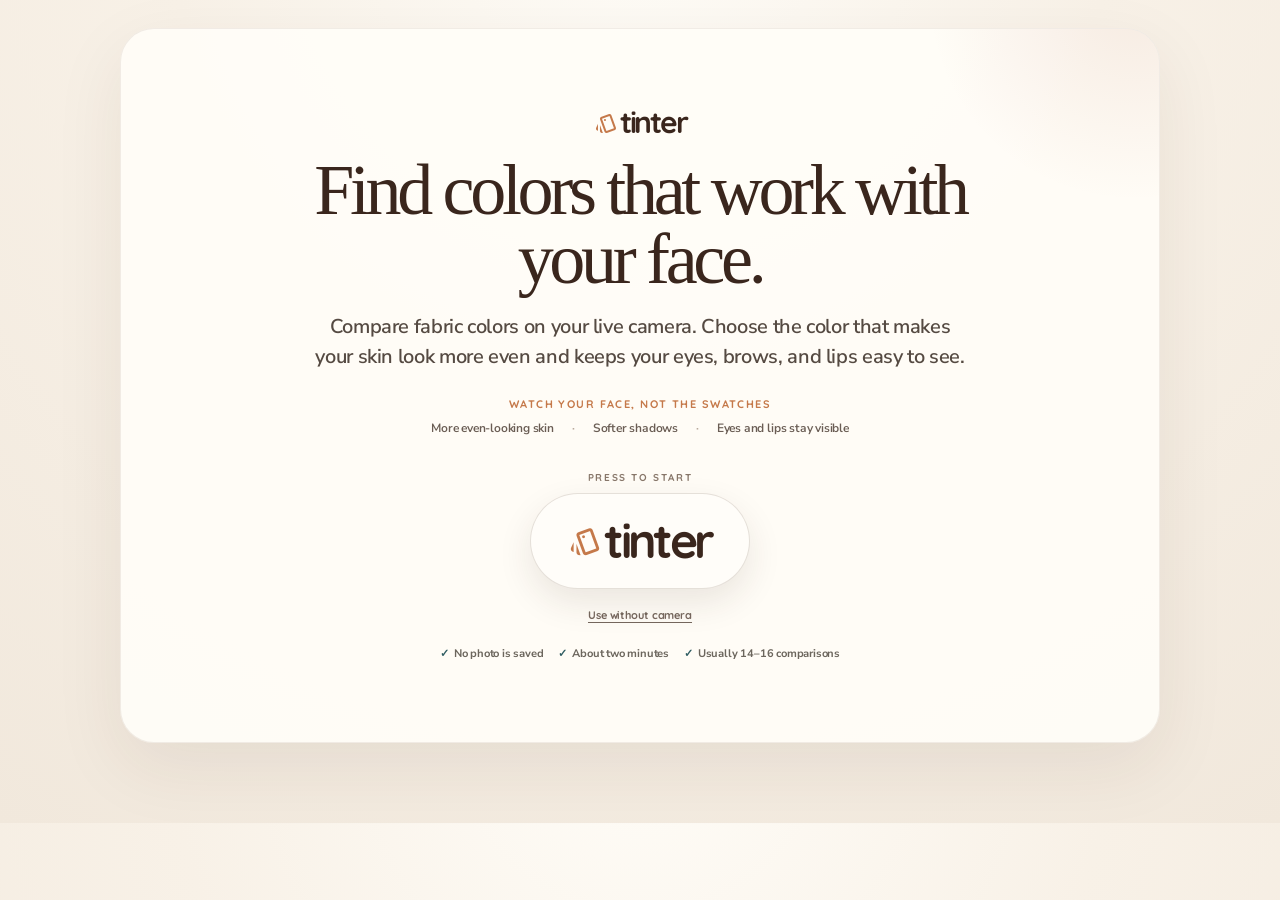
==== commit 6e296611: "Switch Tinter to canonical production runtime" ====
--- a/index.html
+++ b/index.html
@@ -19,78 +19,51 @@
 <link rel="stylesheet" href="app/mixed-quiz.css">
 <link rel="stylesheet" href="app/mixed-quiz-swatches.css">
 <link rel="stylesheet" href="app/quiz-visuals-v3.css">
-<link rel="stylesheet" href="app/tinter-optimized.css">
 <link rel="stylesheet" href="app/touch-targets.css">
 <link rel="stylesheet" href="app/app-hierarchy.css">
-<link rel="stylesheet" href="app/tinter-first.css">
-<link rel="stylesheet" href="app/tinter-usability-v8.css">
-<link rel="stylesheet" href="app/tinter-immersive-v9.css">
-<link rel="stylesheet" href="app/tinter-gesture-v9.css">
-<link rel="stylesheet" href="app/tinter-intelligence-v11.css">
+<link rel="stylesheet" href="app/tinter/tinter.css">
 </head>
 <body class="tinter-first report-waiting">
 <main class="shell">
   <section class="tinter-home" aria-labelledby="homeTitle">
     <div class="tinter-home-copy">
-      <p class="kicker">Tinter by True Palette</p>
-      <h1 id="homeTitle">Find the colors that make your skin look more even and your features stand out.</h1>
-      <p class="lead">Compare fabric-inspired colors on your live camera. Choose the color that softens facial shadows, evens the complexion, and brings out the eyes and lips.</p>
-      <div class="tinter-look-for" aria-label="What to look for during Tinter">
+      <div class="tinter-home-brand" aria-label="Tinter by True Palette">
+        <span class="tinter-logo-lockup"><span class="tinter-style-glyph" aria-hidden="true">style</span><span class="tinter-word">tinter</span></span>
+      </div>
+      <h1 id="homeTitle">Find colors that work with your face.</h1>
+      <p class="lead">Compare fabric colors on your live camera. Choose the color that makes your skin look more even and keeps your eyes, brows, and lips easy to see.</p>
+      <div class="tinter-look-for" aria-label="What to compare during Tinter">
         <b>Watch your face, not the swatches</b>
-        <div class="tinter-look-for-list">
-          <span>More even-looking skin</span>
-          <span>Softer shadows under the eyes and jaw</span>
-          <span>Eyes and lips stand out naturally</span>
-        </div>
+        <div class="tinter-look-for-list"><span>More even-looking skin</span><span>Softer shadows</span><span>Eyes and lips stay visible</span></div>
       </div>
       <div class="tinter-home-actions">
-        <button type="button" id="tinterOpen" class="tinter-entry tinter-primary" aria-label="Start Tinter color analysis">
-          <span class="tinter-logo-lockup"><span class="tinter-style-glyph" aria-hidden="true">style</span><span class="tinter-word">tinter</span></span>
-          <span class="tinter-primary-copy">Find my colors</span>
-        </button>
-        <button type="button" id="noCamera" class="secondary tinter-secondary">Analyze without camera</button>
+        <div class="tinter-launch">
+          <p id="tinterStartPrompt" class="tinter-start-prompt">Press to start</p>
+          <button type="button" id="tinterOpen" class="tinter-entry" aria-label="Start Tinter color analysis" title="Start Tinter">
+            <span class="tinter-logo-lockup"><span class="tinter-style-glyph" aria-hidden="true">style</span><span class="tinter-word">tinter</span></span>
+          </button>
+        </div>
+        <button type="button" id="noCamera" class="tinter-secondary">Use without camera</button>
       </div>
-      <div class="tinter-trust" aria-label="Tinter details">
-        <span>No photo is saved</span><span>About two minutes</span><span>Usually 14–16 survey rounds</span>
-      </div>
-    </div>
-    <div class="tinter-preview" aria-hidden="true">
-      <div class="preview-card"><div class="preview-chip" style="background:#8c5e63"></div><b>Rosewood</b><small>#8C5E63</small></div>
-      <div class="preview-card"><div class="preview-chip" style="background:#405f75"></div><b>Storm Blue</b><small>#405F75</small></div>
-      <div class="preview-card"><div class="preview-chip" style="background:#eadcc8"></div><b>Cream</b><small>#EADCC8</small></div>
+      <div class="tinter-trust" aria-label="Tinter details"><span>No photo is saved</span><span>About two minutes</span><span>Usually 14–16 comparisons</span></div>
     </div>
   </section>
 
   <section class="card report report-area" aria-live="polite">
     <p class="kicker">Your results</p>
     <div id="result" class="empty">Complete Tinter to create your wardrobe palette.</div>
-    <div class="actions">
-      <button type="button" id="copy" class="secondary">Copy Style Report</button>
-      <button type="button" id="json" class="secondary">Export JSON</button>
-      <button type="button" onclick="window.print()" class="secondary">Print / PDF</button>
-    </div>
+    <div class="actions"><button type="button" id="copy" class="secondary">Copy Style Report</button><button type="button" id="json" class="secondary">Export JSON</button><button type="button" onclick="window.print()" class="secondary">Print / PDF</button></div>
   </section>
 
   <section id="refineSection" class="refine-wrap" hidden>
     <details id="refineDetails" class="refine-card" open>
-      <summary>
-        <span class="refine-summary-copy"><b>Optional refinement</b><span>Use this when the camera is unavailable or the first palette feels slightly off.</span></span>
-      </summary>
+      <summary><span class="refine-summary-copy"><b>Optional refinement</b><span>Use this when the camera is unavailable or the first palette feels slightly off.</span></span></summary>
       <div class="refine-body">
         <form id="quiz" class="card">
-          <p class="kicker quiz-card-kicker">Refine Result</p>
-          <h2>Color observations</h2>
-          <p class="muted">These observations lightly adjust Tinter rather than replacing it.</p>
-          <div class="field client-field">
-            <label class="field-title">Name <span>optional</span></label>
-            <input id="client" name="client" placeholder="Example: Morgan" autocomplete="name">
-          </div>
+          <p class="kicker quiz-card-kicker">Refine Result</p><h2>Color observations</h2><p class="muted">These observations lightly adjust Tinter rather than replacing it.</p>
+          <div class="field client-field"><label class="field-title">Name <span>optional</span></label><input id="client" name="client" placeholder="Example: Morgan" autocomplete="name"></div>
           <div id="questions"></div>
-          <div class="builder-actions">
-            <button type="button" id="analyze" class="primary-build">Apply refinements</button>
-            <button type="button" id="sample" class="secondary">Demo answers</button>
-            <button type="reset" class="secondary">Start over</button>
-          </div>
+          <div class="builder-actions"><button type="button" id="analyze" class="primary-build">Apply refinements</button><button type="button" id="sample" class="secondary">Demo answers</button><button type="reset" class="secondary">Start over</button></div>
         </form>
       </div>
     </details>
@@ -98,19 +71,9 @@
 </main>
 
 <section id="sliderDock" class="slider-dock" hidden>
-  <div class="dock-top">
-    <div>
-      <p class="kicker dock-kicker">Adjust Palette</p>
-      <b id="dockTitle">Temperature</b>
-    </div>
-    <label class="toggle"><input type="checkbox" id="outside"> Allow outside palette</label>
-  </div>
+  <div class="dock-top"><div><p class="kicker dock-kicker">Adjust Palette</p><b id="dockTitle">Temperature</b></div><label class="toggle"><input type="checkbox" id="outside"> Allow outside palette</label></div>
   <div id="deck" class="deck" aria-label="Fashion slider cards"></div>
-  <div class="dock-foot">
-    <button type="button" id="prevCard" class="secondary" aria-label="Previous adjustment">‹</button>
-    <div id="dots" class="dots"></div>
-    <button type="button" id="nextCard" class="secondary" aria-label="Next adjustment">›</button>
-  </div>
+  <div class="dock-foot"><button type="button" id="prevCard" class="secondary" aria-label="Previous adjustment">‹</button><div id="dots" class="dots"></div><button type="button" id="nextCard" class="secondary" aria-label="Next adjustment">›</button></div>
 </section>
 
 <script src="app/intake-v6.js"></script>
@@ -120,12 +83,7 @@
 <script src="app/report-ui-v11.js"></script>
 <script src="app/report-export-v2.js"></script>
 <script src="app/main.js"></script>
-<script src="app/tinter-survey-v11.js"></script>
-<script src="app/tinter-language-v11.js"></script>
-<script src="app/tinter-runtime-v11-scope-fix.js"></script>
-<script src="app/tinter-runtime-v11.js"></script>
-<script src="app/tinter-usability-v8.js"></script>
-<script src="app/tinter-immersive-v9.js"></script>
+<script type="module" src="app/tinter/app.js"></script>
 <script src="app/reset-random.js"></script>
 <script src="app/report-visibility.js"></script>
 </body>
--- a/app/tinter/tinter.css
+++ b/app/tinter/tinter.css
@@ -0,0 +1,40 @@
+@import url('https://fonts.googleapis.com/css2?family=Material+Symbols+Outlined:opsz,wght,FILL,GRAD@24,400,0,0');
+
+/* Canonical Tinter presentation. */
+body.tinter-first{background:radial-gradient(circle at 50% -12%,#fffdf8 0,#f8f1e7 42%,#f1e8dc 100%)}
+body.tinter-first .shell{width:min(1040px,calc(100% - 28px));padding:28px 0 80px}
+.tinter-home{position:relative;min-height:min(680px,82vh);display:grid;place-items:center;padding:clamp(38px,7vw,80px);overflow:hidden;border:1px solid rgba(114,91,73,.10);border-radius:34px;background:rgba(255,253,248,.92);box-shadow:0 24px 70px rgba(58,38,29,.08);text-align:center}
+.tinter-home::before{content:"";position:absolute;width:430px;height:430px;top:-250px;right:-190px;border-radius:50%;background:radial-gradient(circle,rgba(181,109,75,.12),transparent 68%);pointer-events:none}
+.tinter-home-copy{position:relative;z-index:1;width:min(760px,100%);margin:auto}.tinter-home-brand{display:flex;justify-content:center;margin-bottom:20px}
+.tinter-home h1{max-width:760px;margin:0 auto 18px;font-size:clamp(44px,7vw,72px);line-height:.96;letter-spacing:-.06em}.tinter-home .lead{max-width:650px;margin:0 auto;font-size:clamp(16px,2vw,20px);line-height:1.5;color:#554a42}
+.tinter-look-for{max-width:680px;margin:25px auto 0}.tinter-look-for>b{display:block;font-family:var(--cute,"Quicksand",sans-serif);font-size:11px;font-weight:800;letter-spacing:.13em;text-transform:uppercase;color:var(--terra,#b56d4b)}
+.tinter-look-for-list{display:flex;flex-wrap:wrap;justify-content:center;gap:5px 18px;margin-top:7px;color:#6a5d54;font-size:12px;font-weight:650}.tinter-look-for-list span+span::before{content:"·";margin-right:18px;color:#b8a99c}
+.tinter-home-actions{display:flex;flex-direction:column;align-items:center;gap:9px;margin-top:34px}.tinter-launch{display:grid;justify-items:center;gap:8px}.tinter-start-prompt{margin:0;font-family:var(--cute,"Quicksand",sans-serif);font-size:10px;font-weight:850;letter-spacing:.16em;text-transform:uppercase;color:#88776a}
+.tinter-entry{position:relative;width:220px;min-height:96px;display:grid;place-items:center;padding:0 24px;border:1px solid rgba(114,91,73,.18);border-radius:999px;background:#fffdf9;color:var(--cocoa,#493a31);box-shadow:0 14px 34px rgba(58,38,29,.10);cursor:pointer;transition:transform .18s ease,box-shadow .18s ease,border-color .18s ease}
+.tinter-entry:hover{transform:translateY(-2px);box-shadow:0 18px 42px rgba(58,38,29,.13);border-color:rgba(181,109,75,.34)}.tinter-entry:active{transform:scale(.99)}.tinter-entry:focus-visible{outline:3px solid rgba(47,93,98,.30);outline-offset:4px}
+.tinter-entry.tinter-complete::after{content:"✓";position:absolute;right:18px;top:16px;width:22px;height:22px;display:grid;place-items:center;border-radius:50%;background:var(--teal,#2f5d62);color:#fff;font:800 12px/1 var(--sans,Arial,sans-serif)}
+.tinter-secondary{min-height:34px;padding:4px 8px;border:0;background:transparent;color:#76685e;box-shadow:none;font-size:11px;text-decoration:underline;text-underline-offset:3px;cursor:pointer}.tinter-trust{display:flex;flex-wrap:wrap;justify-content:center;gap:7px 15px;margin-top:14px;color:var(--muted,#766f67);font-size:11px;font-weight:700}.tinter-trust span::before{content:"✓";margin-right:5px;color:var(--teal,#2f5d62);font-weight:900}.report-area{width:100%;margin-top:28px;scroll-margin-top:18px;border-radius:30px;box-shadow:0 18px 54px rgba(58,38,29,.08)}
+
+.tinter-logo-lockup{display:inline-grid;grid-template-columns:auto auto;align-items:center;justify-content:center;column-gap:2px;line-height:1}.tinter-style-glyph{width:30px;height:30px;display:inline-flex;align-items:center;justify-content:center;font-family:'Material Symbols Outlined';font-size:30px;font-variation-settings:'FILL' 0,'wght' 400,'GRAD' 0,'opsz' 24;color:var(--terra,#b56d4b)}.tinter-word{font-family:var(--cute,"Quicksand","Nunito Sans",sans-serif);font-size:40px;font-weight:700;letter-spacing:-.075em;line-height:.9;color:var(--cocoa,#493a31)}
+.tinter-home-brand .tinter-word{font-size:30px}.tinter-home-brand .tinter-style-glyph{width:24px;height:24px;font-size:24px}.tinter-entry .tinter-word{font-size:48px}.tinter-entry .tinter-style-glyph{width:34px;height:34px;font-size:34px}
+
+body.tinter-active{overflow:hidden;touch-action:none}.tinter-modal{position:fixed;inset:0;z-index:120;height:var(--tinter-height,100dvh);background:#0d0e0f;overflow:hidden;overscroll-behavior:contain}.tinter-modal[hidden]{display:none}.tinter-card{position:relative;width:100%;height:100%;overflow:hidden;background:#101112;color:#fff;isolation:isolate}
+.tinter-stage{position:absolute;inset:0;overflow:hidden;background:#111;touch-action:none;-webkit-user-select:none;user-select:none}.tinter-stage video{position:absolute;inset:0;width:100%;height:100%;object-fit:cover;transform:scaleX(-1) translateZ(0)}.tinter-stage::after{content:"";position:absolute;inset:0;z-index:3;background:radial-gradient(circle at 50% 34%,transparent 0 25%,rgba(0,0,0,.04) 55%,rgba(0,0,0,.20) 100%);pointer-events:none;transition:background .18s ease}.tinter-video-filter{position:absolute;inset:0;z-index:1;pointer-events:none;mix-blend-mode:color;background:transparent}.tinter-face-guide{position:absolute;z-index:4;left:50%;top:43%;width:min(45vw,310px);height:min(58vh,450px);transform:translate(-50%,-50%);border:1px solid rgba(255,255,255,.13);border-radius:48% 48% 45% 45%;opacity:.45;pointer-events:none}
+.tinter-head{position:absolute;z-index:40;top:calc(env(safe-area-inset-top) + 10px);left:12px;right:12px;display:flex;align-items:center;justify-content:space-between;gap:12px;pointer-events:none}.tinter-interface-brand{pointer-events:none}.tinter-interface-brand .tinter-word{font-size:29px;color:rgba(255,255,255,.94)}.tinter-interface-brand .tinter-style-glyph{width:23px;height:23px;font-size:23px;color:#e7c9ae}.tinter-head-actions{display:flex;gap:8px;pointer-events:auto}
+.tinter-icon-button{width:44px;min-width:44px;height:44px;min-height:44px;display:grid;place-items:center;padding:0;border:1px solid rgba(255,255,255,.12);border-radius:50%;background:rgba(10,10,11,.24);color:rgba(255,255,255,.92);box-shadow:none;backdrop-filter:blur(12px);-webkit-backdrop-filter:blur(12px);cursor:pointer}.tinter-icon-button:hover,.tinter-icon-button:focus-visible{background:rgba(10,10,11,.40);outline:none}.tinter-close{font:300 28px/1 var(--sans,Arial,sans-serif)}
+.tinter-settings-icon{position:relative;display:inline-block;width:18px;height:18px}.tinter-settings-icon i{position:absolute;left:1px;right:1px;height:2px;border-radius:999px;background:currentColor}.tinter-settings-icon i:nth-child(1){top:3px}.tinter-settings-icon i:nth-child(2){top:8px}.tinter-settings-icon i:nth-child(3){top:13px}.tinter-settings-icon i::after{content:"";position:absolute;top:50%;width:6px;height:6px;transform:translate(-50%,-50%);border:2px solid currentColor;border-radius:50%;background:#202123;box-sizing:border-box}.tinter-settings-icon i:nth-child(1)::after{left:5px}.tinter-settings-icon i:nth-child(2)::after{left:12px}.tinter-settings-icon i:nth-child(3)::after{left:8px}.tinter-settings-toggle.is-active{background:rgba(247,239,230,.94);color:#493a31;border-color:transparent}.tinter-settings-toggle.is-active .tinter-settings-icon i::after{background:#f7efe6}
+.tinter-progress{position:absolute;z-index:42;left:0;right:0;top:0;height:2px;overflow:hidden;background:rgba(255,255,255,.08)}.tinter-progress i{display:block;width:0;height:100%;background:rgba(240,217,197,.92);transition:width .2s ease}
+.tinter-question{position:absolute;z-index:35;top:calc(env(safe-area-inset-top) + 70px);left:50%;width:min(560px,calc(100% - 28px));padding:12px 48px 13px 15px;transform:translateX(-50%);border:1px solid rgba(255,255,255,.28);border-radius:17px;background:rgba(250,246,239,.94);color:#493a31;box-shadow:0 10px 28px rgba(0,0,0,.15);backdrop-filter:blur(18px) saturate(115%);-webkit-backdrop-filter:blur(18px) saturate(115%)}.tinter-question-label{display:block;font-family:var(--cute,"Quicksand",sans-serif);font-size:8.5px;font-weight:800;letter-spacing:.13em;text-transform:uppercase;color:#9a6d55}.tinter-question-main{display:block;margin-top:3px;font-family:var(--serif,Georgia,serif);font-size:clamp(17px,3.2vw,21px);font-weight:500;line-height:1.12;letter-spacing:-.025em}.tinter-step-count{display:block;margin-top:4px;font-size:9.5px;font-weight:750;color:#8a7d72}.tinter-judge-inline{display:block;margin-top:4px;font-size:10.5px;line-height:1.38;color:#6f645c}.tinter-question-help{position:absolute;top:9px;right:9px;width:30px;min-width:30px;height:30px;min-height:30px;display:grid;place-items:center;padding:0;border:1px solid rgba(93,72,55,.18);border-radius:50%;background:transparent;color:#493a31;font:italic 700 16px/1 Georgia,serif;cursor:pointer}.tinter-question-help[aria-expanded=true]{background:#493a31;color:#fff;border-color:#493a31}
+.tinter-light-badge{position:absolute;z-index:42;top:calc(env(safe-area-inset-top) + 61px);right:68px;min-height:28px;padding:4px 9px;border:1px solid rgba(255,255,255,.14);border-radius:999px;background:rgba(10,10,11,.28);color:#fff;font-family:var(--cute,"Quicksand",sans-serif);font-size:9px;font-weight:800;box-shadow:none;backdrop-filter:blur(10px);-webkit-backdrop-filter:blur(10px)}.tinter-light-badge[data-quality=good],.tinter-light-badge[data-quality=skipped]{opacity:0;pointer-events:none}.tinter-light-badge[data-quality=checking]{width:9px;min-width:9px;height:9px;min-height:9px;padding:0;border:0;font-size:0;background:rgba(255,255,255,.58)}.tinter-light-badge[data-quality=low]{background:rgba(119,55,43,.80)}
+.smooth-drape-preview{position:absolute;z-index:5;left:0;right:0;bottom:0;height:100%;opacity:0;transform:translate3d(0,0,0) scaleY(0);transform-origin:bottom center;pointer-events:none;transition:opacity .14s ease,transform .14s ease}.smooth-deck{position:absolute;z-index:12;left:12px;right:12px;bottom:calc(env(safe-area-inset-bottom) + 64px);height:190px;pointer-events:none}.smooth-card{position:absolute;bottom:0;width:calc(50% - 6px);max-width:304px;min-height:170px;padding:10px;touch-action:none;pointer-events:auto;border:1px solid #e5ddd0;border-radius:16px;background:#f8f5ef;color:#4d443c;box-shadow:0 14px 36px rgba(0,0,0,.24),inset 0 1px 0 rgba(255,255,255,.78);transform:translate3d(0,0,0);transition:transform .24s cubic-bezier(.2,.9,.25,1.12),opacity .18s ease,box-shadow .18s ease;cursor:pointer}.smooth-card[data-side=left]{left:max(0px,calc(50% - 316px))}.smooth-card[data-side=right]{right:max(0px,calc(50% - 316px))}.smooth-card.is-muted{opacity:.30;transform:scale(.96)}.smooth-card.is-dragging{z-index:15;transition:none;box-shadow:0 22px 48px rgba(0,0,0,.30)}.smooth-card.is-returning{transition:transform .28s cubic-bezier(.18,.9,.22,1),opacity .18s ease,box-shadow .18s ease}.smooth-card.is-throwing{transition:transform .24s cubic-bezier(.18,.85,.2,1),opacity .2s ease;opacity:.92}.smooth-card.is-commit-ready{outline:2px solid rgba(239,219,198,.88);outline-offset:3px}.smooth-card:focus-visible{outline:3px solid rgba(255,253,248,.9);outline-offset:4px}.smooth-card *{pointer-events:none}.smooth-chip{height:120px;margin-bottom:9px;border:7px solid #fbf8f2;border-radius:10px;box-shadow:0 0 0 1px rgba(0,0,0,.06),inset 0 0 0 1px rgba(255,255,255,.12)}.smooth-name{display:block;font-family:var(--cute,"Quicksand",sans-serif);font-size:10.5px;font-weight:800;line-height:1;letter-spacing:.11em;text-transform:uppercase;text-align:center}
+.tinter-choice-footer{position:absolute;z-index:16;left:0;right:0;bottom:calc(env(safe-area-inset-bottom) + 10px);display:grid;place-items:center;pointer-events:none}.tinter-no-diff{min-height:38px;padding:6px 13px;border:0;border-radius:999px;background:rgba(9,9,10,.24);color:rgba(255,255,255,.82);font-family:var(--cute,"Quicksand",sans-serif);font-size:11px;font-weight:750;box-shadow:none;backdrop-filter:blur(8px);-webkit-backdrop-filter:blur(8px);pointer-events:auto;cursor:pointer}.tinter-no-diff:hover,.tinter-no-diff:focus-visible{background:rgba(9,9,10,.40);color:#fff;outline:none}.tinter-no-diff:disabled{opacity:.45;cursor:wait}
+.tinter-return-zone{position:absolute;z-index:9;left:6px;right:6px;bottom:5px;height:28%;display:flex;align-items:flex-start;justify-content:center;padding-top:12px;border:1px dashed rgba(255,255,255,.24);border-radius:22px;background:linear-gradient(180deg,rgba(12,12,13,.03),rgba(12,12,13,.38));color:rgba(255,255,255,.86);font-family:var(--cute,"Quicksand",sans-serif);font-size:10.5px;font-weight:800;opacity:0;transform:translateY(14px);transition:opacity .16s ease,transform .16s ease,height .16s ease,background .16s ease;pointer-events:none}.tinter-return-zone span{padding:7px 11px;border-radius:999px;background:rgba(8,8,9,.42);backdrop-filter:blur(10px);-webkit-backdrop-filter:blur(10px)}.tinter-stage.card-drag-active .tinter-return-zone{opacity:1;transform:none}.tinter-stage.card-commit-ready .tinter-return-zone{height:20%;background:linear-gradient(180deg,rgba(12,12,13,.02),rgba(93,72,55,.28))}.tinter-stage.smooth-done .smooth-deck{display:none}
+.tinter-balance{position:absolute;z-index:50;top:calc(env(safe-area-inset-top) + 62px);right:12px;width:min(340px,calc(100% - 24px));padding:14px;border:1px solid rgba(255,255,255,.50);border-radius:18px;background:rgba(250,246,239,.98);color:#493a31;box-shadow:0 20px 56px rgba(0,0,0,.30);backdrop-filter:blur(22px);-webkit-backdrop-filter:blur(22px)}.tinter-balance[hidden]{display:none}.tinter-balance-top{display:flex;align-items:center;justify-content:space-between;gap:10px}.tinter-balance-top b{font-family:var(--cute,"Quicksand",sans-serif);font-size:13px}.tinter-balance-top button{padding:7px 10px;border:1px solid rgba(93,72,55,.15);border-radius:999px;background:#fff;color:#493a31;font-size:11px}.tinter-balance-grid{display:grid;grid-template-columns:1fr 1fr;gap:10px;margin-top:10px}.tinter-balance label{display:grid;gap:5px;font-size:10px;font-weight:750;color:#6f645c}.tinter-balance input{width:100%;accent-color:var(--teal,#2f5d62)}.tinter-balance-note{margin:7px 0 0;font-size:10.5px;line-height:1.35;color:#6f645c}.tinter-card.settings-open .tinter-question,.tinter-card.settings-open .smooth-deck,.tinter-card.settings-open .tinter-choice-footer{opacity:.20;pointer-events:none}
+.tinter-status{position:absolute;z-index:34;top:calc(env(safe-area-inset-top) + 190px);left:50%;max-width:min(520px,calc(100% - 42px));min-height:14px;margin:0;transform:translateX(-50%);color:rgba(255,255,255,.88);font-size:10px;line-height:1.3;text-align:center;text-shadow:0 1px 8px rgba(0,0,0,.42);pointer-events:none}
+.tinter-question-help-panel{position:absolute;z-index:60;left:50%;width:min(520px,calc(100% - 24px));max-height:min(250px,calc(100% - 300px));padding:18px;transform:translateX(-50%);overflow:auto;border:1px solid rgba(255,255,255,.48);border-radius:20px;background:rgba(250,246,239,.98);color:#493a31;box-shadow:0 22px 64px rgba(0,0,0,.30);backdrop-filter:blur(22px) saturate(115%);-webkit-backdrop-filter:blur(22px) saturate(115%)}.tinter-question-help-panel[hidden]{display:none}.tinter-help-kicker{margin:0 0 5px;font-family:var(--cute,"Quicksand",sans-serif);font-size:9px;font-weight:900;letter-spacing:.15em;text-transform:uppercase;color:var(--terra,#b56d4b)}.tinter-question-help-panel h3{margin:0 0 8px;font-family:var(--serif,Georgia,serif);font-size:21px;font-weight:500;line-height:1.05;letter-spacing:-.025em}.tinter-question-help-panel p:not(.tinter-help-kicker){margin:0;font-size:13px;line-height:1.48;color:#5f554d}.tinter-help-note{margin-top:10px!important;padding-top:10px;border-top:1px solid rgba(93,72,55,.14);font-weight:750;color:#79624f!important}.tinter-help-done{width:100%;min-height:42px;margin-top:14px;border:0;border-radius:999px;background:#493a31;color:#fff;font-family:var(--cute,"Quicksand",sans-serif);font-size:12px;font-weight:850;cursor:pointer}.tinter-card.question-help-open .smooth-deck,.tinter-card.question-help-open .tinter-choice-footer{opacity:.20;pointer-events:none}.tinter-card.question-help-open .tinter-status{opacity:0}.tinter-card.question-help-open .tinter-stage::after{background:rgba(0,0,0,.30)}
+.tinter-summary{position:absolute;z-index:65;left:50%;top:50%;width:min(360px,calc(100% - 32px));padding:22px;transform:translate(-50%,-50%);border:1px solid rgba(255,255,255,.50);border-radius:22px;background:rgba(250,246,239,.98);color:#493a31;box-shadow:0 24px 70px rgba(0,0,0,.34);text-align:center}.tinter-summary[hidden]{display:none}.tinter-summary b{font-family:var(--serif,Georgia,serif);font-size:25px;font-weight:500;letter-spacing:-.03em}.tinter-summary p{margin:7px 0 0;font-size:12px;color:#6f645c}.tinter-card.done .tinter-stage,.tinter-card.done .tinter-question,.tinter-card.done .tinter-balance,.tinter-card.done .tinter-light-badge,.tinter-card.done .tinter-status{display:none}
+
+@media(max-width:640px){body.tinter-first .shell{width:min(100% - 18px,720px);padding-top:10px}.tinter-home{min-height:auto;padding:34px 18px 42px;border-radius:26px}.tinter-home h1{font-size:clamp(42px,13vw,60px)}.tinter-look-for-list{display:grid;gap:5px}.tinter-look-for-list span+span::before{content:none}.tinter-entry{width:200px;min-height:88px}.tinter-entry .tinter-word{font-size:44px}.tinter-home-brand .tinter-word{font-size:27px}.tinter-head{top:calc(env(safe-area-inset-top) + 7px);left:9px;right:9px}.tinter-interface-brand .tinter-word{font-size:26px}.tinter-interface-brand .tinter-style-glyph{width:21px;height:21px;font-size:21px}.tinter-icon-button{width:42px;min-width:42px;height:42px;min-height:42px}.tinter-question{top:calc(env(safe-area-inset-top) + 62px);width:calc(100% - 18px);padding:10px 44px 11px 13px}.tinter-question-main{font-size:17.5px}.tinter-judge-inline{font-size:10px}.tinter-question-help{top:8px;right:8px;width:28px;min-width:28px;height:28px;min-height:28px;font-size:15px}.tinter-light-badge{top:calc(env(safe-area-inset-top) + 54px);right:59px}.tinter-status{top:calc(env(safe-area-inset-top) + 178px)}.tinter-face-guide{width:min(58vw,280px);height:min(48vh,380px)}.smooth-deck{left:7px;right:7px;bottom:calc(env(safe-area-inset-bottom) + 60px);height:174px}.smooth-card{width:calc(50% - 4px);max-width:none;min-height:154px;padding:8px;border-radius:14px}.smooth-card[data-side=left]{left:0}.smooth-card[data-side=right]{right:0}.smooth-chip{height:105px;border-width:6px;border-radius:9px}.tinter-choice-footer{bottom:calc(env(safe-area-inset-bottom) + 8px)}.tinter-balance{top:calc(env(safe-area-inset-top) + 57px);right:9px;width:calc(100% - 18px)}.tinter-balance-grid{grid-template-columns:1fr}.tinter-question-help-panel{width:calc(100% - 18px);padding:16px;border-radius:18px;max-height:230px}.tinter-question-help-panel h3{font-size:19px}.tinter-question-help-panel p:not(.tinter-help-kicker){font-size:12.5px}}
+@media(max-height:720px){.tinter-question{top:calc(env(safe-area-inset-top) + 56px)}.tinter-status{top:calc(env(safe-area-inset-top) + 166px)}.smooth-deck{bottom:calc(env(safe-area-inset-bottom) + 56px);height:154px}.smooth-card{min-height:138px}.smooth-chip{height:90px}.tinter-question-help-panel{max-height:190px;padding:14px}.tinter-question-help-panel h3{font-size:18px;margin-bottom:6px}.tinter-question-help-panel p:not(.tinter-help-kicker){font-size:12px;line-height:1.4}.tinter-help-done{min-height:38px;margin-top:10px}}
+@media print{.tinter-home,.refine-wrap,.report-followup,.adjust-palette,#sliderDock{display:none!important}.report-area{margin:0!important;padding:0!important;border:0!important;background:transparent!important;box-shadow:none!important}}
+@media(prefers-reduced-motion:reduce){.tinter-entry,.smooth-card,.smooth-drape-preview,.tinter-progress i,.tinter-return-zone{transition:none}}
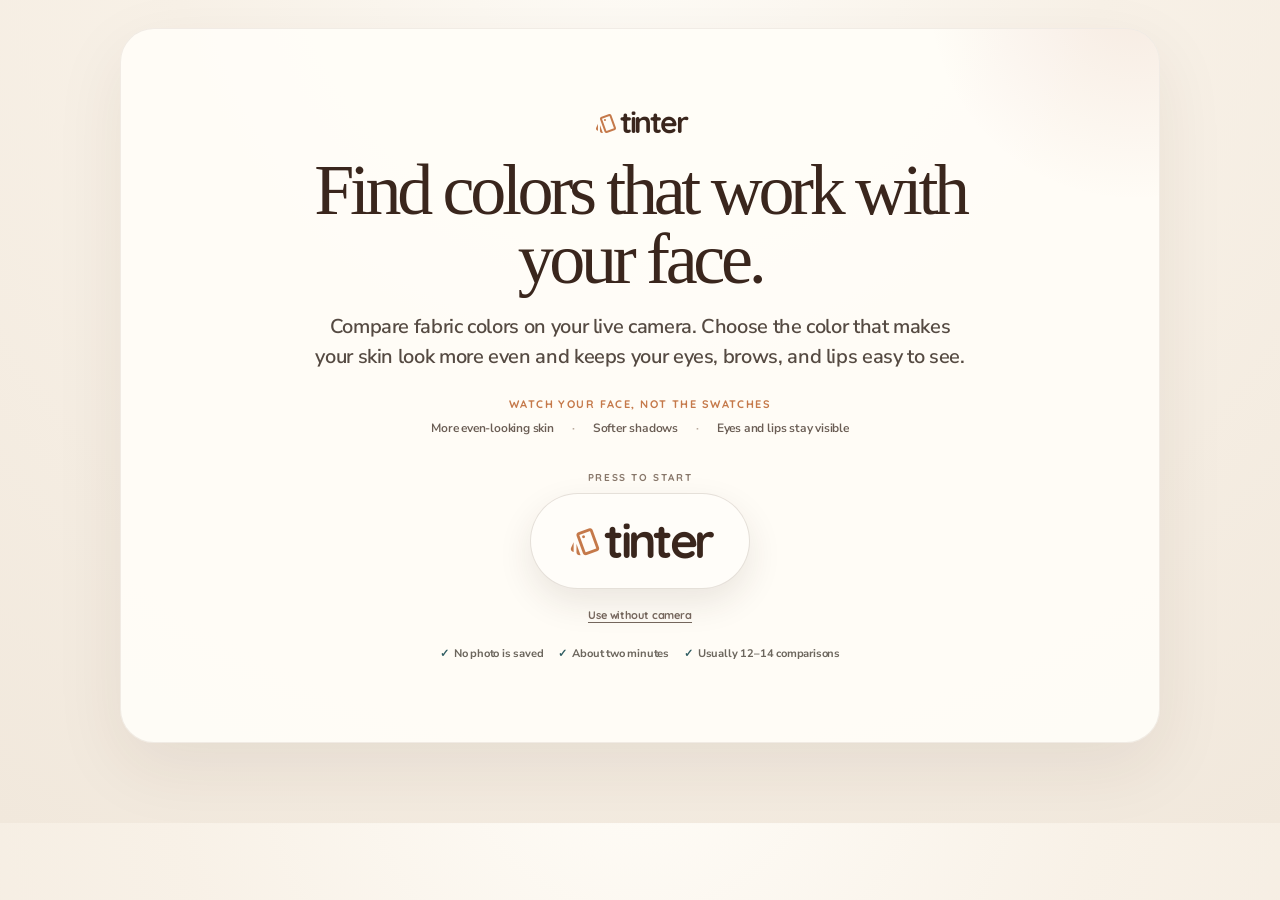
==== commit ef2a92f6: "Deploy simplified Tinter flow" ====
--- a/index.html
+++ b/index.html
@@ -4,24 +4,24 @@
 <meta charset="utf-8">
 <meta name="viewport" content="width=device-width,initial-scale=1,viewport-fit=cover">
 <title>Tinter by True Palette</title>
-<link rel="manifest" href="manifest.webmanifest">
+<link rel="manifest" href="manifest.webmanifest?v=20260719-flow1">
 <meta name="theme-color" content="#f7f1e8">
 <meta name="apple-mobile-web-app-capable" content="yes">
 <meta name="apple-mobile-web-app-title" content="Tinter">
-<link rel="apple-touch-icon" href="icons/icon.svg">
-<link rel="stylesheet" href="app/styles.css">
-<link rel="stylesheet" href="app/font-brand.css">
-<link rel="stylesheet" href="app/dock.css">
-<link rel="stylesheet" href="app/compare.css">
-<link rel="stylesheet" href="app/report-export-v2.css">
-<link rel="stylesheet" href="app/export-print-clean.css">
-<link rel="stylesheet" href="app/report-visibility.css">
-<link rel="stylesheet" href="app/mixed-quiz.css">
-<link rel="stylesheet" href="app/mixed-quiz-swatches.css">
-<link rel="stylesheet" href="app/quiz-visuals-v3.css">
-<link rel="stylesheet" href="app/touch-targets.css">
-<link rel="stylesheet" href="app/app-hierarchy.css">
-<link rel="stylesheet" href="app/tinter/tinter.css">
+<link rel="apple-touch-icon" href="icons/icon.svg?v=20260719-flow1">
+<link rel="stylesheet" href="app/styles.css?v=20260719-flow1">
+<link rel="stylesheet" href="app/font-brand.css?v=20260719-flow1">
+<link rel="stylesheet" href="app/dock.css?v=20260719-flow1">
+<link rel="stylesheet" href="app/compare.css?v=20260719-flow1">
+<link rel="stylesheet" href="app/report-export-v2.css?v=20260719-flow1">
+<link rel="stylesheet" href="app/export-print-clean.css?v=20260719-flow1">
+<link rel="stylesheet" href="app/report-visibility.css?v=20260719-flow1">
+<link rel="stylesheet" href="app/mixed-quiz.css?v=20260719-flow1">
+<link rel="stylesheet" href="app/mixed-quiz-swatches.css?v=20260719-flow1">
+<link rel="stylesheet" href="app/quiz-visuals-v3.css?v=20260719-flow1">
+<link rel="stylesheet" href="app/touch-targets.css?v=20260719-flow1">
+<link rel="stylesheet" href="app/app-hierarchy.css?v=20260719-flow1">
+<link rel="stylesheet" href="app/tinter/tinter.css?v=20260719-flow1">
 </head>
 <body class="tinter-first report-waiting">
 <main class="shell">
@@ -45,7 +45,7 @@
         </div>
         <button type="button" id="noCamera" class="tinter-secondary">Use without camera</button>
       </div>
-      <div class="tinter-trust" aria-label="Tinter details"><span>No photo is saved</span><span>About two minutes</span><span>Usually 14–16 comparisons</span></div>
+      <div class="tinter-trust" aria-label="Tinter details"><span>No photo is saved</span><span>About two minutes</span><span>Usually 12–14 comparisons</span></div>
     </div>
   </section>
 
@@ -76,15 +76,15 @@
   <div class="dock-foot"><button type="button" id="prevCard" class="secondary" aria-label="Previous adjustment">‹</button><div id="dots" class="dots"></div><button type="button" id="nextCard" class="secondary" aria-label="Next adjustment">›</button></div>
 </section>
 
-<script src="app/intake-v6.js"></script>
-<script src="app/fabric-color-engine-v4.js"></script>
-<script src="app/season-hybrid-v11.js"></script>
-<script src="app/profile-v11.js"></script>
-<script src="app/report-ui-v11.js"></script>
-<script src="app/report-export-v2.js"></script>
-<script src="app/main.js"></script>
-<script type="module" src="app/tinter/app.js"></script>
-<script src="app/reset-random.js"></script>
-<script src="app/report-visibility.js"></script>
+<script src="app/intake-v6.js?v=20260719-flow1"></script>
+<script src="app/fabric-color-engine-v4.js?v=20260719-flow1"></script>
+<script src="app/season-hybrid-v11.js?v=20260719-flow1"></script>
+<script src="app/profile-v11.js?v=20260719-flow1"></script>
+<script src="app/report-ui-v11.js?v=20260719-flow1"></script>
+<script src="app/report-export-v2.js?v=20260719-flow1"></script>
+<script src="app/main.js?v=20260719-flow1"></script>
+<script type="module" src="app/tinter/app.js?v=20260719-flow1"></script>
+<script src="app/reset-random.js?v=20260719-flow1"></script>
+<script src="app/report-visibility.js?v=20260719-flow1"></script>
 </body>
-</html>
+</html>
--- a/app/report-export-v2.css
+++ b/app/report-export-v2.css
@@ -1 +1 @@
-.report-shell{background:linear-gradient(180deg,#fffdf8 0%,#fff7ed 100%);border:1px solid var(--line);border-radius:28px;padding:18px;box-shadow:0 18px 50px rgba(58,38,29,.10)}.report-mast{border-bottom:1px solid var(--line);padding-bottom:14px;margin-bottom:16px;break-after:avoid-page}.report-client-label{font-family:var(--cute);font-size:11px;font-weight:800;letter-spacing:.16em;text-transform:uppercase;color:var(--teal);margin:0 0 5px}.report-client{font-family:var(--cute);font-size:15px;font-weight:800;color:var(--muted);margin:0 0 8px}.report-palette{font-family:var(--serif);font-size:clamp(44px,6vw,66px);font-weight:500;letter-spacing:-.055em;line-height:.9;color:var(--cocoa);margin:0}.report-desc{font-family:var(--sans);font-size:15px;line-height:1.5;color:#4a4038;margin:12px 0 0}.report-pills{display:flex;flex-wrap:wrap;gap:6px;margin-top:12px}.report-pills .pill{margin:0;background:#fffdf8}.report-palette-title{font-family:var(--cute);font-size:12px;font-weight:800;letter-spacing:.15em;text-transform:uppercase;color:var(--teal);margin:18px 0 8px}.palette-card-grid{display:grid;gap:14px}.palette-card-row{display:grid;gap:7px;break-inside:avoid-page;page-break-inside:avoid}.palette-card-role{font-family:var(--cute);font-size:11px;font-weight:800;letter-spacing:.1em;text-transform:uppercase;color:var(--muted)}.palette-card-pair{display:grid;grid-template-columns:1fr;gap:10px}.palette-card-grid.adjusted .palette-card-pair{grid-template-columns:1fr 1fr}.palette-swatch-card{position:relative;background:#fffdf8;border:1px solid #eadfd2;border-radius:15px;padding:9px;box-shadow:0 10px 24px rgba(58,38,29,.09);min-width:0;break-inside:avoid-page;page-break-inside:avoid}.palette-swatch-card::before{content:attr(data-kind);position:absolute;top:8px;right:8px;background:rgba(255,253,248,.86);border:1px solid rgba(222,210,194,.75);border-radius:999px;padding:4px 7px;font-size:9px;font-weight:900;letter-spacing:.08em;text-transform:uppercase;color:var(--cocoa)}.palette-card-grid.single .palette-swatch-card::before{display:none}.palette-chip{height:132px;border-radius:10px;border:1px solid rgba(0,0,0,.08);box-shadow:inset 0 0 0 1px rgba(255,255,255,.18);margin-bottom:8px}.palette-card-name{display:block;font-family:var(--cute);font-size:14px;font-weight:800;line-height:1.05;letter-spacing:-.02em;text-transform:uppercase;color:var(--cocoa);overflow-wrap:anywhere}.palette-card-hex{display:block;margin-top:3px;font-family:var(--sans);font-size:10px;font-weight:800;letter-spacing:.04em;text-transform:uppercase;color:var(--muted)}.report .actions{display:grid;grid-template-columns:1fr 1fr;gap:10px}.report .actions button{width:100%;margin:0}.export-hidden{display:none!important}body.png-exporting .report-shell{box-shadow:none;width:min(900px,calc(100vw - 28px));max-width:900px}body.png-exporting .style-report-card .palette-card-grid{display:grid;grid-template-columns:repeat(2,minmax(0,1fr));gap:12px}body.png-exporting .palette-chip{height:102px}body.png-exporting .palette-card-name{font-size:12px}@page{margin:.45in}@media print{body{background:#fff!important}.shell{width:100%;padding:0}.hero,#quiz,.report .actions,#sliderDock{display:none!important}.grid{display:block}.report{position:static!important;box-shadow:none;border:0;padding:0}.report-shell{box-shadow:none;border:0;padding:0}.style-report-card .palette-card-grid{display:grid;grid-template-columns:repeat(3,minmax(0,1fr));gap:10px;align-items:start}.style-report-card .palette-card-row{break-inside:avoid-page;page-break-inside:avoid}.style-report-card .palette-card-role{font-size:9px}.style-report-card .palette-swatch-card{padding:7px}.style-report-card .palette-chip{height:82px}.style-report-card .palette-card-name{font-size:11px}.style-report-card .palette-card-hex{font-size:8px}.report-palette{font-size:44px}.report-desc{font-size:12px;line-height:1.35}.report-palette-title{margin-top:12px}}@media(max-width:650px){.report-shell{padding:14px}.palette-chip{height:105px}.report-palette{font-size:42px}.palette-card-grid.adjusted .palette-card-pair{grid-template-columns:1fr 1fr}.palette-card-name{font-size:12px}}
+.report-shell{background:linear-gradient(180deg,#fffdf8 0%,#fff7ed 100%);border:1px solid var(--line);border-radius:28px;padding:18px;box-shadow:0 18px 50px rgba(58,38,29,.10)}.report-mast{position:relative;border-bottom:1px solid var(--line);padding-bottom:14px;margin-bottom:16px;break-after:avoid-page}.report-client-label{font-family:var(--cute);font-size:11px;font-weight:800;letter-spacing:.16em;text-transform:uppercase;color:var(--teal);margin:0 0 5px}.report-client{font-family:var(--cute);font-size:15px;font-weight:800;color:var(--muted);margin:0 0 8px}.report-palette{font-family:var(--serif);font-size:clamp(44px,6vw,66px);font-weight:500;letter-spacing:-.055em;line-height:.9;color:var(--cocoa);margin:0}.report-desc{font-family:var(--sans);font-size:15px;line-height:1.5;color:#4a4038;margin:12px 0 0}.report-pills{display:flex;flex-wrap:wrap;gap:6px;margin-top:12px}.report-pills .pill{margin:0;background:#fffdf8}.report-palette-title{font-family:var(--cute);font-size:12px;font-weight:800;letter-spacing:.15em;text-transform:uppercase;color:var(--teal);margin:18px 0 8px}.palette-card-grid{display:grid;gap:14px}.palette-card-row{display:grid;gap:7px;break-inside:avoid-page;page-break-inside:avoid}.palette-card-role{font-family:var(--cute);font-size:11px;font-weight:800;letter-spacing:.1em;text-transform:uppercase;color:var(--muted)}.palette-card-pair{display:grid;grid-template-columns:1fr;gap:10px}.palette-card-grid.adjusted .palette-card-pair{grid-template-columns:1fr 1fr}.palette-swatch-card{position:relative;background:#fffdf8;border:1px solid #eadfd2;border-radius:15px;padding:9px;box-shadow:0 10px 24px rgba(58,38,29,.09);min-width:0;break-inside:avoid-page;page-break-inside:avoid}.palette-swatch-card::before{content:attr(data-kind);position:absolute;top:8px;right:8px;background:rgba(255,253,248,.86);border:1px solid rgba(222,210,194,.75);border-radius:999px;padding:4px 7px;font-size:9px;font-weight:900;letter-spacing:.08em;text-transform:uppercase;color:var(--cocoa)}.palette-card-grid.single .palette-swatch-card::before{display:none}.palette-chip{height:132px;border-radius:10px;border:1px solid rgba(0,0,0,.08);box-shadow:inset 0 0 0 1px rgba(255,255,255,.18);margin-bottom:8px}.palette-card-name{display:block;font-family:var(--cute);font-size:14px;font-weight:800;line-height:1.05;letter-spacing:-.02em;text-transform:uppercase;color:var(--cocoa);overflow-wrap:anywhere}.palette-card-hex{display:block;margin-top:3px;font-family:var(--sans);font-size:10px;font-weight:800;letter-spacing:.04em;text-transform:uppercase;color:var(--muted)}.report-evidence-list{list-style:none;padding:0;margin:0;display:grid;gap:9px}.report-evidence-list li{display:grid;grid-template-columns:20px minmax(0,1fr);gap:8px;align-items:start}.report-evidence-check{display:inline-grid;place-items:center;width:18px;height:18px;margin-top:1px;border-radius:50%;background:rgba(47,93,98,.10);color:var(--teal);font-size:11px;font-weight:900}.report-diagnostics{position:absolute;top:0;right:0;z-index:12}.report-diagnostics summary{display:grid;place-items:center;width:32px;height:32px;list-style:none;border:1px solid rgba(47,93,98,.22);border-radius:50%;background:rgba(255,253,248,.88);color:var(--teal);cursor:pointer;box-shadow:0 6px 18px rgba(58,38,29,.08)}.report-diagnostics summary::-webkit-details-marker{display:none}.report-diagnostics summary:focus-visible{outline:2px solid var(--teal);outline-offset:3px}.report-info-icon{font-family:Georgia,serif;font-size:16px;font-weight:700;line-height:1}.report-sr-only{position:absolute!important;width:1px!important;height:1px!important;padding:0!important;margin:-1px!important;overflow:hidden!important;clip:rect(0,0,0,0)!important;white-space:nowrap!important;border:0!important}.report-diagnostics-panel{position:absolute;top:40px;right:0;width:min(360px,calc(100vw - 58px));padding:14px;border:1px solid var(--line);border-radius:18px;background:#fffdf8;box-shadow:0 18px 50px rgba(58,38,29,.18);color:#4a4038}.report-diagnostics-title{margin:0 0 10px;font-family:var(--cute);font-size:11px;font-weight:900;letter-spacing:.12em;text-transform:uppercase;color:var(--teal)}.report-diagnostics-pills{display:flex;flex-wrap:wrap;gap:6px}.report-diagnostics-pills span{display:inline-flex;padding:6px 8px;border:1px solid var(--line);border-radius:999px;background:#fff7ed;font-size:11px;font-weight:800;color:var(--cocoa)}.report-diagnostics-panel ul{margin:12px 0 0;padding-left:18px;font-size:12px;color:var(--muted)}.report-diagnostics-panel li+li{margin-top:6px}.report .actions{display:grid;grid-template-columns:1fr 1fr;gap:10px}.report .actions button{width:100%;margin:0}.export-hidden{display:none!important}body.png-exporting .report-shell{box-shadow:none;width:min(900px,calc(100vw - 28px));max-width:900px}body.png-exporting .style-report-card .palette-card-grid{display:grid;grid-template-columns:repeat(2,minmax(0,1fr));gap:12px}body.png-exporting .palette-chip{height:102px}body.png-exporting .palette-card-name{font-size:12px}body.png-exporting .report-diagnostics{display:none!important}@page{margin:.45in}@media print{body{background:#fff!important}.shell{width:100%;padding:0}.hero,#quiz,.report .actions,#sliderDock,.report-diagnostics{display:none!important}.grid{display:block}.report{position:static!important;box-shadow:none;border:0;padding:0}.report-shell{box-shadow:none;border:0;padding:0}.style-report-card .palette-card-grid{display:grid;grid-template-columns:repeat(3,minmax(0,1fr));gap:10px;align-items:start}.style-report-card .palette-card-row{break-inside:avoid-page;page-break-inside:avoid}.style-report-card .palette-card-role{font-size:9px}.style-report-card .palette-swatch-card{padding:7px}.style-report-card .palette-chip{height:82px}.style-report-card .palette-card-name{font-size:11px}.style-report-card .palette-card-hex{font-size:8px}.report-palette{font-size:44px}.report-desc{font-size:12px;line-height:1.35}.report-palette-title{margin-top:12px}}@media(max-width:650px){.report-shell{padding:14px}.palette-chip{height:105px}.report-palette{font-size:42px}.palette-card-grid.adjusted .palette-card-pair{grid-template-columns:1fr 1fr}.palette-card-name{font-size:12px}.report-diagnostics{top:-2px;right:-2px}.report-diagnostics-panel{right:-2px;width:min(330px,calc(100vw - 42px))}}
--- a/app/tinter/tinter.css
+++ b/app/tinter/tinter.css
@@ -1,40 +1,1211 @@
 @import url('https://fonts.googleapis.com/css2?family=Material+Symbols+Outlined:opsz,wght,FILL,GRAD@24,400,0,0');
 
 /* Canonical Tinter presentation. */
-body.tinter-first{background:radial-gradient(circle at 50% -12%,#fffdf8 0,#f8f1e7 42%,#f1e8dc 100%)}
-body.tinter-first .shell{width:min(1040px,calc(100% - 28px));padding:28px 0 80px}
-.tinter-home{position:relative;min-height:min(680px,82vh);display:grid;place-items:center;padding:clamp(38px,7vw,80px);overflow:hidden;border:1px solid rgba(114,91,73,.10);border-radius:34px;background:rgba(255,253,248,.92);box-shadow:0 24px 70px rgba(58,38,29,.08);text-align:center}
-.tinter-home::before{content:"";position:absolute;width:430px;height:430px;top:-250px;right:-190px;border-radius:50%;background:radial-gradient(circle,rgba(181,109,75,.12),transparent 68%);pointer-events:none}
-.tinter-home-copy{position:relative;z-index:1;width:min(760px,100%);margin:auto}.tinter-home-brand{display:flex;justify-content:center;margin-bottom:20px}
-.tinter-home h1{max-width:760px;margin:0 auto 18px;font-size:clamp(44px,7vw,72px);line-height:.96;letter-spacing:-.06em}.tinter-home .lead{max-width:650px;margin:0 auto;font-size:clamp(16px,2vw,20px);line-height:1.5;color:#554a42}
-.tinter-look-for{max-width:680px;margin:25px auto 0}.tinter-look-for>b{display:block;font-family:var(--cute,"Quicksand",sans-serif);font-size:11px;font-weight:800;letter-spacing:.13em;text-transform:uppercase;color:var(--terra,#b56d4b)}
-.tinter-look-for-list{display:flex;flex-wrap:wrap;justify-content:center;gap:5px 18px;margin-top:7px;color:#6a5d54;font-size:12px;font-weight:650}.tinter-look-for-list span+span::before{content:"·";margin-right:18px;color:#b8a99c}
-.tinter-home-actions{display:flex;flex-direction:column;align-items:center;gap:9px;margin-top:34px}.tinter-launch{display:grid;justify-items:center;gap:8px}.tinter-start-prompt{margin:0;font-family:var(--cute,"Quicksand",sans-serif);font-size:10px;font-weight:850;letter-spacing:.16em;text-transform:uppercase;color:#88776a}
-.tinter-entry{position:relative;width:220px;min-height:96px;display:grid;place-items:center;padding:0 24px;border:1px solid rgba(114,91,73,.18);border-radius:999px;background:#fffdf9;color:var(--cocoa,#493a31);box-shadow:0 14px 34px rgba(58,38,29,.10);cursor:pointer;transition:transform .18s ease,box-shadow .18s ease,border-color .18s ease}
-.tinter-entry:hover{transform:translateY(-2px);box-shadow:0 18px 42px rgba(58,38,29,.13);border-color:rgba(181,109,75,.34)}.tinter-entry:active{transform:scale(.99)}.tinter-entry:focus-visible{outline:3px solid rgba(47,93,98,.30);outline-offset:4px}
-.tinter-entry.tinter-complete::after{content:"✓";position:absolute;right:18px;top:16px;width:22px;height:22px;display:grid;place-items:center;border-radius:50%;background:var(--teal,#2f5d62);color:#fff;font:800 12px/1 var(--sans,Arial,sans-serif)}
-.tinter-secondary{min-height:34px;padding:4px 8px;border:0;background:transparent;color:#76685e;box-shadow:none;font-size:11px;text-decoration:underline;text-underline-offset:3px;cursor:pointer}.tinter-trust{display:flex;flex-wrap:wrap;justify-content:center;gap:7px 15px;margin-top:14px;color:var(--muted,#766f67);font-size:11px;font-weight:700}.tinter-trust span::before{content:"✓";margin-right:5px;color:var(--teal,#2f5d62);font-weight:900}.report-area{width:100%;margin-top:28px;scroll-margin-top:18px;border-radius:30px;box-shadow:0 18px 54px rgba(58,38,29,.08)}
-
-.tinter-logo-lockup{display:inline-grid;grid-template-columns:auto auto;align-items:center;justify-content:center;column-gap:2px;line-height:1}.tinter-style-glyph{width:30px;height:30px;display:inline-flex;align-items:center;justify-content:center;font-family:'Material Symbols Outlined';font-size:30px;font-variation-settings:'FILL' 0,'wght' 400,'GRAD' 0,'opsz' 24;color:var(--terra,#b56d4b)}.tinter-word{font-family:var(--cute,"Quicksand","Nunito Sans",sans-serif);font-size:40px;font-weight:700;letter-spacing:-.075em;line-height:.9;color:var(--cocoa,#493a31)}
-.tinter-home-brand .tinter-word{font-size:30px}.tinter-home-brand .tinter-style-glyph{width:24px;height:24px;font-size:24px}.tinter-entry .tinter-word{font-size:48px}.tinter-entry .tinter-style-glyph{width:34px;height:34px;font-size:34px}
-
-body.tinter-active{overflow:hidden;touch-action:none}.tinter-modal{position:fixed;inset:0;z-index:120;height:var(--tinter-height,100dvh);background:#0d0e0f;overflow:hidden;overscroll-behavior:contain}.tinter-modal[hidden]{display:none}.tinter-card{position:relative;width:100%;height:100%;overflow:hidden;background:#101112;color:#fff;isolation:isolate}
-.tinter-stage{position:absolute;inset:0;overflow:hidden;background:#111;touch-action:none;-webkit-user-select:none;user-select:none}.tinter-stage video{position:absolute;inset:0;width:100%;height:100%;object-fit:cover;transform:scaleX(-1) translateZ(0)}.tinter-stage::after{content:"";position:absolute;inset:0;z-index:3;background:radial-gradient(circle at 50% 34%,transparent 0 25%,rgba(0,0,0,.04) 55%,rgba(0,0,0,.20) 100%);pointer-events:none;transition:background .18s ease}.tinter-video-filter{position:absolute;inset:0;z-index:1;pointer-events:none;mix-blend-mode:color;background:transparent}.tinter-face-guide{position:absolute;z-index:4;left:50%;top:43%;width:min(45vw,310px);height:min(58vh,450px);transform:translate(-50%,-50%);border:1px solid rgba(255,255,255,.13);border-radius:48% 48% 45% 45%;opacity:.45;pointer-events:none}
-.tinter-head{position:absolute;z-index:40;top:calc(env(safe-area-inset-top) + 10px);left:12px;right:12px;display:flex;align-items:center;justify-content:space-between;gap:12px;pointer-events:none}.tinter-interface-brand{pointer-events:none}.tinter-interface-brand .tinter-word{font-size:29px;color:rgba(255,255,255,.94)}.tinter-interface-brand .tinter-style-glyph{width:23px;height:23px;font-size:23px;color:#e7c9ae}.tinter-head-actions{display:flex;gap:8px;pointer-events:auto}
-.tinter-icon-button{width:44px;min-width:44px;height:44px;min-height:44px;display:grid;place-items:center;padding:0;border:1px solid rgba(255,255,255,.12);border-radius:50%;background:rgba(10,10,11,.24);color:rgba(255,255,255,.92);box-shadow:none;backdrop-filter:blur(12px);-webkit-backdrop-filter:blur(12px);cursor:pointer}.tinter-icon-button:hover,.tinter-icon-button:focus-visible{background:rgba(10,10,11,.40);outline:none}.tinter-close{font:300 28px/1 var(--sans,Arial,sans-serif)}
-.tinter-settings-icon{position:relative;display:inline-block;width:18px;height:18px}.tinter-settings-icon i{position:absolute;left:1px;right:1px;height:2px;border-radius:999px;background:currentColor}.tinter-settings-icon i:nth-child(1){top:3px}.tinter-settings-icon i:nth-child(2){top:8px}.tinter-settings-icon i:nth-child(3){top:13px}.tinter-settings-icon i::after{content:"";position:absolute;top:50%;width:6px;height:6px;transform:translate(-50%,-50%);border:2px solid currentColor;border-radius:50%;background:#202123;box-sizing:border-box}.tinter-settings-icon i:nth-child(1)::after{left:5px}.tinter-settings-icon i:nth-child(2)::after{left:12px}.tinter-settings-icon i:nth-child(3)::after{left:8px}.tinter-settings-toggle.is-active{background:rgba(247,239,230,.94);color:#493a31;border-color:transparent}.tinter-settings-toggle.is-active .tinter-settings-icon i::after{background:#f7efe6}
-.tinter-progress{position:absolute;z-index:42;left:0;right:0;top:0;height:2px;overflow:hidden;background:rgba(255,255,255,.08)}.tinter-progress i{display:block;width:0;height:100%;background:rgba(240,217,197,.92);transition:width .2s ease}
-.tinter-question{position:absolute;z-index:35;top:calc(env(safe-area-inset-top) + 70px);left:50%;width:min(560px,calc(100% - 28px));padding:12px 48px 13px 15px;transform:translateX(-50%);border:1px solid rgba(255,255,255,.28);border-radius:17px;background:rgba(250,246,239,.94);color:#493a31;box-shadow:0 10px 28px rgba(0,0,0,.15);backdrop-filter:blur(18px) saturate(115%);-webkit-backdrop-filter:blur(18px) saturate(115%)}.tinter-question-label{display:block;font-family:var(--cute,"Quicksand",sans-serif);font-size:8.5px;font-weight:800;letter-spacing:.13em;text-transform:uppercase;color:#9a6d55}.tinter-question-main{display:block;margin-top:3px;font-family:var(--serif,Georgia,serif);font-size:clamp(17px,3.2vw,21px);font-weight:500;line-height:1.12;letter-spacing:-.025em}.tinter-step-count{display:block;margin-top:4px;font-size:9.5px;font-weight:750;color:#8a7d72}.tinter-judge-inline{display:block;margin-top:4px;font-size:10.5px;line-height:1.38;color:#6f645c}.tinter-question-help{position:absolute;top:9px;right:9px;width:30px;min-width:30px;height:30px;min-height:30px;display:grid;place-items:center;padding:0;border:1px solid rgba(93,72,55,.18);border-radius:50%;background:transparent;color:#493a31;font:italic 700 16px/1 Georgia,serif;cursor:pointer}.tinter-question-help[aria-expanded=true]{background:#493a31;color:#fff;border-color:#493a31}
-.tinter-light-badge{position:absolute;z-index:42;top:calc(env(safe-area-inset-top) + 61px);right:68px;min-height:28px;padding:4px 9px;border:1px solid rgba(255,255,255,.14);border-radius:999px;background:rgba(10,10,11,.28);color:#fff;font-family:var(--cute,"Quicksand",sans-serif);font-size:9px;font-weight:800;box-shadow:none;backdrop-filter:blur(10px);-webkit-backdrop-filter:blur(10px)}.tinter-light-badge[data-quality=good],.tinter-light-badge[data-quality=skipped]{opacity:0;pointer-events:none}.tinter-light-badge[data-quality=checking]{width:9px;min-width:9px;height:9px;min-height:9px;padding:0;border:0;font-size:0;background:rgba(255,255,255,.58)}.tinter-light-badge[data-quality=low]{background:rgba(119,55,43,.80)}
-.smooth-drape-preview{position:absolute;z-index:5;left:0;right:0;bottom:0;height:100%;opacity:0;transform:translate3d(0,0,0) scaleY(0);transform-origin:bottom center;pointer-events:none;transition:opacity .14s ease,transform .14s ease}.smooth-deck{position:absolute;z-index:12;left:12px;right:12px;bottom:calc(env(safe-area-inset-bottom) + 64px);height:190px;pointer-events:none}.smooth-card{position:absolute;bottom:0;width:calc(50% - 6px);max-width:304px;min-height:170px;padding:10px;touch-action:none;pointer-events:auto;border:1px solid #e5ddd0;border-radius:16px;background:#f8f5ef;color:#4d443c;box-shadow:0 14px 36px rgba(0,0,0,.24),inset 0 1px 0 rgba(255,255,255,.78);transform:translate3d(0,0,0);transition:transform .24s cubic-bezier(.2,.9,.25,1.12),opacity .18s ease,box-shadow .18s ease;cursor:pointer}.smooth-card[data-side=left]{left:max(0px,calc(50% - 316px))}.smooth-card[data-side=right]{right:max(0px,calc(50% - 316px))}.smooth-card.is-muted{opacity:.30;transform:scale(.96)}.smooth-card.is-dragging{z-index:15;transition:none;box-shadow:0 22px 48px rgba(0,0,0,.30)}.smooth-card.is-returning{transition:transform .28s cubic-bezier(.18,.9,.22,1),opacity .18s ease,box-shadow .18s ease}.smooth-card.is-throwing{transition:transform .24s cubic-bezier(.18,.85,.2,1),opacity .2s ease;opacity:.92}.smooth-card.is-commit-ready{outline:2px solid rgba(239,219,198,.88);outline-offset:3px}.smooth-card:focus-visible{outline:3px solid rgba(255,253,248,.9);outline-offset:4px}.smooth-card *{pointer-events:none}.smooth-chip{height:120px;margin-bottom:9px;border:7px solid #fbf8f2;border-radius:10px;box-shadow:0 0 0 1px rgba(0,0,0,.06),inset 0 0 0 1px rgba(255,255,255,.12)}.smooth-name{display:block;font-family:var(--cute,"Quicksand",sans-serif);font-size:10.5px;font-weight:800;line-height:1;letter-spacing:.11em;text-transform:uppercase;text-align:center}
-.tinter-choice-footer{position:absolute;z-index:16;left:0;right:0;bottom:calc(env(safe-area-inset-bottom) + 10px);display:grid;place-items:center;pointer-events:none}.tinter-no-diff{min-height:38px;padding:6px 13px;border:0;border-radius:999px;background:rgba(9,9,10,.24);color:rgba(255,255,255,.82);font-family:var(--cute,"Quicksand",sans-serif);font-size:11px;font-weight:750;box-shadow:none;backdrop-filter:blur(8px);-webkit-backdrop-filter:blur(8px);pointer-events:auto;cursor:pointer}.tinter-no-diff:hover,.tinter-no-diff:focus-visible{background:rgba(9,9,10,.40);color:#fff;outline:none}.tinter-no-diff:disabled{opacity:.45;cursor:wait}
-.tinter-return-zone{position:absolute;z-index:9;left:6px;right:6px;bottom:5px;height:28%;display:flex;align-items:flex-start;justify-content:center;padding-top:12px;border:1px dashed rgba(255,255,255,.24);border-radius:22px;background:linear-gradient(180deg,rgba(12,12,13,.03),rgba(12,12,13,.38));color:rgba(255,255,255,.86);font-family:var(--cute,"Quicksand",sans-serif);font-size:10.5px;font-weight:800;opacity:0;transform:translateY(14px);transition:opacity .16s ease,transform .16s ease,height .16s ease,background .16s ease;pointer-events:none}.tinter-return-zone span{padding:7px 11px;border-radius:999px;background:rgba(8,8,9,.42);backdrop-filter:blur(10px);-webkit-backdrop-filter:blur(10px)}.tinter-stage.card-drag-active .tinter-return-zone{opacity:1;transform:none}.tinter-stage.card-commit-ready .tinter-return-zone{height:20%;background:linear-gradient(180deg,rgba(12,12,13,.02),rgba(93,72,55,.28))}.tinter-stage.smooth-done .smooth-deck{display:none}
-.tinter-balance{position:absolute;z-index:50;top:calc(env(safe-area-inset-top) + 62px);right:12px;width:min(340px,calc(100% - 24px));padding:14px;border:1px solid rgba(255,255,255,.50);border-radius:18px;background:rgba(250,246,239,.98);color:#493a31;box-shadow:0 20px 56px rgba(0,0,0,.30);backdrop-filter:blur(22px);-webkit-backdrop-filter:blur(22px)}.tinter-balance[hidden]{display:none}.tinter-balance-top{display:flex;align-items:center;justify-content:space-between;gap:10px}.tinter-balance-top b{font-family:var(--cute,"Quicksand",sans-serif);font-size:13px}.tinter-balance-top button{padding:7px 10px;border:1px solid rgba(93,72,55,.15);border-radius:999px;background:#fff;color:#493a31;font-size:11px}.tinter-balance-grid{display:grid;grid-template-columns:1fr 1fr;gap:10px;margin-top:10px}.tinter-balance label{display:grid;gap:5px;font-size:10px;font-weight:750;color:#6f645c}.tinter-balance input{width:100%;accent-color:var(--teal,#2f5d62)}.tinter-balance-note{margin:7px 0 0;font-size:10.5px;line-height:1.35;color:#6f645c}.tinter-card.settings-open .tinter-question,.tinter-card.settings-open .smooth-deck,.tinter-card.settings-open .tinter-choice-footer{opacity:.20;pointer-events:none}
-.tinter-status{position:absolute;z-index:34;top:calc(env(safe-area-inset-top) + 190px);left:50%;max-width:min(520px,calc(100% - 42px));min-height:14px;margin:0;transform:translateX(-50%);color:rgba(255,255,255,.88);font-size:10px;line-height:1.3;text-align:center;text-shadow:0 1px 8px rgba(0,0,0,.42);pointer-events:none}
-.tinter-question-help-panel{position:absolute;z-index:60;left:50%;width:min(520px,calc(100% - 24px));max-height:min(250px,calc(100% - 300px));padding:18px;transform:translateX(-50%);overflow:auto;border:1px solid rgba(255,255,255,.48);border-radius:20px;background:rgba(250,246,239,.98);color:#493a31;box-shadow:0 22px 64px rgba(0,0,0,.30);backdrop-filter:blur(22px) saturate(115%);-webkit-backdrop-filter:blur(22px) saturate(115%)}.tinter-question-help-panel[hidden]{display:none}.tinter-help-kicker{margin:0 0 5px;font-family:var(--cute,"Quicksand",sans-serif);font-size:9px;font-weight:900;letter-spacing:.15em;text-transform:uppercase;color:var(--terra,#b56d4b)}.tinter-question-help-panel h3{margin:0 0 8px;font-family:var(--serif,Georgia,serif);font-size:21px;font-weight:500;line-height:1.05;letter-spacing:-.025em}.tinter-question-help-panel p:not(.tinter-help-kicker){margin:0;font-size:13px;line-height:1.48;color:#5f554d}.tinter-help-note{margin-top:10px!important;padding-top:10px;border-top:1px solid rgba(93,72,55,.14);font-weight:750;color:#79624f!important}.tinter-help-done{width:100%;min-height:42px;margin-top:14px;border:0;border-radius:999px;background:#493a31;color:#fff;font-family:var(--cute,"Quicksand",sans-serif);font-size:12px;font-weight:850;cursor:pointer}.tinter-card.question-help-open .smooth-deck,.tinter-card.question-help-open .tinter-choice-footer{opacity:.20;pointer-events:none}.tinter-card.question-help-open .tinter-status{opacity:0}.tinter-card.question-help-open .tinter-stage::after{background:rgba(0,0,0,.30)}
-.tinter-summary{position:absolute;z-index:65;left:50%;top:50%;width:min(360px,calc(100% - 32px));padding:22px;transform:translate(-50%,-50%);border:1px solid rgba(255,255,255,.50);border-radius:22px;background:rgba(250,246,239,.98);color:#493a31;box-shadow:0 24px 70px rgba(0,0,0,.34);text-align:center}.tinter-summary[hidden]{display:none}.tinter-summary b{font-family:var(--serif,Georgia,serif);font-size:25px;font-weight:500;letter-spacing:-.03em}.tinter-summary p{margin:7px 0 0;font-size:12px;color:#6f645c}.tinter-card.done .tinter-stage,.tinter-card.done .tinter-question,.tinter-card.done .tinter-balance,.tinter-card.done .tinter-light-badge,.tinter-card.done .tinter-status{display:none}
-
-@media(max-width:640px){body.tinter-first .shell{width:min(100% - 18px,720px);padding-top:10px}.tinter-home{min-height:auto;padding:34px 18px 42px;border-radius:26px}.tinter-home h1{font-size:clamp(42px,13vw,60px)}.tinter-look-for-list{display:grid;gap:5px}.tinter-look-for-list span+span::before{content:none}.tinter-entry{width:200px;min-height:88px}.tinter-entry .tinter-word{font-size:44px}.tinter-home-brand .tinter-word{font-size:27px}.tinter-head{top:calc(env(safe-area-inset-top) + 7px);left:9px;right:9px}.tinter-interface-brand .tinter-word{font-size:26px}.tinter-interface-brand .tinter-style-glyph{width:21px;height:21px;font-size:21px}.tinter-icon-button{width:42px;min-width:42px;height:42px;min-height:42px}.tinter-question{top:calc(env(safe-area-inset-top) + 62px);width:calc(100% - 18px);padding:10px 44px 11px 13px}.tinter-question-main{font-size:17.5px}.tinter-judge-inline{font-size:10px}.tinter-question-help{top:8px;right:8px;width:28px;min-width:28px;height:28px;min-height:28px;font-size:15px}.tinter-light-badge{top:calc(env(safe-area-inset-top) + 54px);right:59px}.tinter-status{top:calc(env(safe-area-inset-top) + 178px)}.tinter-face-guide{width:min(58vw,280px);height:min(48vh,380px)}.smooth-deck{left:7px;right:7px;bottom:calc(env(safe-area-inset-bottom) + 60px);height:174px}.smooth-card{width:calc(50% - 4px);max-width:none;min-height:154px;padding:8px;border-radius:14px}.smooth-card[data-side=left]{left:0}.smooth-card[data-side=right]{right:0}.smooth-chip{height:105px;border-width:6px;border-radius:9px}.tinter-choice-footer{bottom:calc(env(safe-area-inset-bottom) + 8px)}.tinter-balance{top:calc(env(safe-area-inset-top) + 57px);right:9px;width:calc(100% - 18px)}.tinter-balance-grid{grid-template-columns:1fr}.tinter-question-help-panel{width:calc(100% - 18px);padding:16px;border-radius:18px;max-height:230px}.tinter-question-help-panel h3{font-size:19px}.tinter-question-help-panel p:not(.tinter-help-kicker){font-size:12.5px}}
-@media(max-height:720px){.tinter-question{top:calc(env(safe-area-inset-top) + 56px)}.tinter-status{top:calc(env(safe-area-inset-top) + 166px)}.smooth-deck{bottom:calc(env(safe-area-inset-bottom) + 56px);height:154px}.smooth-card{min-height:138px}.smooth-chip{height:90px}.tinter-question-help-panel{max-height:190px;padding:14px}.tinter-question-help-panel h3{font-size:18px;margin-bottom:6px}.tinter-question-help-panel p:not(.tinter-help-kicker){font-size:12px;line-height:1.4}.tinter-help-done{min-height:38px;margin-top:10px}}
-@media print{.tinter-home,.refine-wrap,.report-followup,.adjust-palette,#sliderDock{display:none!important}.report-area{margin:0!important;padding:0!important;border:0!important;background:transparent!important;box-shadow:none!important}}
-@media(prefers-reduced-motion:reduce){.tinter-entry,.smooth-card,.smooth-drape-preview,.tinter-progress i,.tinter-return-zone{transition:none}}
+body.tinter-first {
+  background:
+    radial-gradient(circle at 50% -12%, #fffdf8 0, #f8f1e7 42%, #f1e8dc 100%);
+}
+
+body.tinter-first .shell {
+  width: min(1040px, calc(100% - 28px));
+  padding: 28px 0 80px;
+}
+
+.tinter-home {
+  position: relative;
+  min-height: min(680px, 82vh);
+  display: grid;
+  place-items: center;
+  padding: clamp(38px, 7vw, 80px);
+  overflow: hidden;
+  border: 1px solid rgba(114, 91, 73, .10);
+  border-radius: 34px;
+  background: rgba(255, 253, 248, .92);
+  box-shadow: 0 24px 70px rgba(58, 38, 29, .08);
+  text-align: center;
+}
+
+.tinter-home::before {
+  content: "";
+  position: absolute;
+  width: 430px;
+  height: 430px;
+  top: -250px;
+  right: -190px;
+  border-radius: 50%;
+  background: radial-gradient(circle, rgba(181, 109, 75, .12), transparent 68%);
+  pointer-events: none;
+}
+
+.tinter-home-copy {
+  position: relative;
+  z-index: 1;
+  width: min(760px, 100%);
+  margin: auto;
+}
+
+.tinter-home-brand {
+  display: flex;
+  justify-content: center;
+  margin-bottom: 20px;
+}
+
+.tinter-home h1 {
+  max-width: 760px;
+  margin: 0 auto 18px;
+  font-size: clamp(44px, 7vw, 72px);
+  line-height: .96;
+  letter-spacing: -.06em;
+}
+
+.tinter-home .lead {
+  max-width: 650px;
+  margin: 0 auto;
+  font-size: clamp(16px, 2vw, 20px);
+  line-height: 1.5;
+  color: #554a42;
+}
+
+.tinter-look-for {
+  max-width: 680px;
+  margin: 25px auto 0;
+}
+
+.tinter-look-for > b {
+  display: block;
+  font-family: var(--cute, "Quicksand", sans-serif);
+  font-size: 11px;
+  font-weight: 800;
+  letter-spacing: .13em;
+  text-transform: uppercase;
+  color: var(--terra, #b56d4b);
+}
+
+.tinter-look-for-list {
+  display: flex;
+  flex-wrap: wrap;
+  justify-content: center;
+  gap: 5px 18px;
+  margin-top: 7px;
+  color: #6a5d54;
+  font-size: 12px;
+  font-weight: 650;
+}
+
+.tinter-look-for-list span + span::before {
+  content: "·";
+  margin-right: 18px;
+  color: #b8a99c;
+}
+
+.tinter-home-actions {
+  display: flex;
+  flex-direction: column;
+  align-items: center;
+  gap: 9px;
+  margin-top: 34px;
+}
+
+.tinter-launch {
+  display: grid;
+  justify-items: center;
+  gap: 8px;
+}
+
+.tinter-start-prompt {
+  margin: 0;
+  font-family: var(--cute, "Quicksand", sans-serif);
+  font-size: 10px;
+  font-weight: 850;
+  letter-spacing: .16em;
+  text-transform: uppercase;
+  color: #88776a;
+}
+
+.tinter-entry {
+  position: relative;
+  width: 220px;
+  min-height: 96px;
+  display: grid;
+  place-items: center;
+  padding: 0 24px;
+  border: 1px solid rgba(114, 91, 73, .18);
+  border-radius: 999px;
+  background: #fffdf9;
+  color: var(--cocoa, #493a31);
+  box-shadow: 0 14px 34px rgba(58, 38, 29, .10);
+  cursor: pointer;
+  transition:
+    transform .18s ease,
+    box-shadow .18s ease,
+    border-color .18s ease;
+}
+
+.tinter-entry:hover {
+  transform: translateY(-2px);
+  box-shadow: 0 18px 42px rgba(58, 38, 29, .13);
+  border-color: rgba(181, 109, 75, .34);
+}
+
+.tinter-entry:active {
+  transform: scale(.99);
+}
+
+.tinter-entry:focus-visible {
+  outline: 3px solid rgba(47, 93, 98, .30);
+  outline-offset: 4px;
+}
+
+.tinter-entry.tinter-complete::after {
+  content: "✓";
+  position: absolute;
+  right: 18px;
+  top: 16px;
+  width: 22px;
+  height: 22px;
+  display: grid;
+  place-items: center;
+  border-radius: 50%;
+  background: var(--teal, #2f5d62);
+  color: #fff;
+  font: 800 12px/1 var(--sans, Arial, sans-serif);
+}
+
+.tinter-secondary {
+  min-height: 34px;
+  padding: 4px 8px;
+  border: 0;
+  background: transparent;
+  color: #76685e;
+  box-shadow: none;
+  font-size: 11px;
+  text-decoration: underline;
+  text-underline-offset: 3px;
+  cursor: pointer;
+}
+
+.tinter-trust {
+  display: flex;
+  flex-wrap: wrap;
+  justify-content: center;
+  gap: 7px 15px;
+  margin-top: 14px;
+  color: var(--muted, #766f67);
+  font-size: 11px;
+  font-weight: 700;
+}
+
+.tinter-trust span::before {
+  content: "✓";
+  margin-right: 5px;
+  color: var(--teal, #2f5d62);
+  font-weight: 900;
+}
+
+.report-area {
+  width: 100%;
+  margin-top: 28px;
+  scroll-margin-top: 18px;
+  border-radius: 30px;
+  box-shadow: 0 18px 54px rgba(58, 38, 29, .08);
+}
+
+.tinter-logo-lockup {
+  display: inline-grid;
+  grid-template-columns: auto auto;
+  align-items: center;
+  justify-content: center;
+  column-gap: 2px;
+  line-height: 1;
+}
+
+.tinter-style-glyph {
+  width: 30px;
+  height: 30px;
+  display: inline-flex;
+  align-items: center;
+  justify-content: center;
+  font-family: "Material Symbols Outlined";
+  font-size: 30px;
+  font-variation-settings:
+    "FILL" 0,
+    "wght" 400,
+    "GRAD" 0,
+    "opsz" 24;
+  color: var(--terra, #b56d4b);
+}
+
+.tinter-word {
+  font-family: var(--cute, "Quicksand", "Nunito Sans", sans-serif);
+  font-size: 40px;
+  font-weight: 700;
+  letter-spacing: -.075em;
+  line-height: .9;
+  color: var(--cocoa, #493a31);
+}
+
+.tinter-home-brand .tinter-word {
+  font-size: 30px;
+}
+
+.tinter-home-brand .tinter-style-glyph {
+  width: 24px;
+  height: 24px;
+  font-size: 24px;
+}
+
+.tinter-entry .tinter-word {
+  font-size: 48px;
+}
+
+.tinter-entry .tinter-style-glyph {
+  width: 34px;
+  height: 34px;
+  font-size: 34px;
+}
+
+body.tinter-active {
+  overflow: hidden;
+  touch-action: none;
+}
+
+.tinter-modal {
+  position: fixed;
+  inset: 0;
+  z-index: 120;
+  height: var(--tinter-height, 100dvh);
+  overflow: hidden;
+  overscroll-behavior: contain;
+  background: #0d0e0f;
+}
+
+.tinter-modal[hidden] {
+  display: none;
+}
+
+.tinter-card {
+  position: relative;
+  width: 100%;
+  height: 100%;
+  overflow: hidden;
+  isolation: isolate;
+  background: #101112;
+  color: #fff;
+}
+
+.tinter-stage {
+  position: absolute;
+  inset: 0;
+  overflow: hidden;
+  background: #111;
+  touch-action: none;
+  user-select: none;
+  -webkit-user-select: none;
+}
+
+.tinter-stage video {
+  position: absolute;
+  inset: 0;
+  width: 100%;
+  height: 100%;
+  object-fit: cover;
+  transform: scaleX(-1) translateZ(0);
+}
+
+.tinter-stage::after {
+  content: "";
+  position: absolute;
+  inset: 0;
+  z-index: 3;
+  background:
+    radial-gradient(circle at 50% 34%, transparent 0 25%, rgba(0, 0, 0, .04) 55%, rgba(0, 0, 0, .20) 100%);
+  pointer-events: none;
+  transition: background .18s ease;
+}
+
+.tinter-video-filter {
+  position: absolute;
+  inset: 0;
+  z-index: 1;
+  pointer-events: none;
+  mix-blend-mode: color;
+  background: transparent;
+}
+
+.tinter-head {
+  position: absolute;
+  z-index: 40;
+  top: calc(env(safe-area-inset-top) + 10px);
+  left: 12px;
+  right: 12px;
+  display: flex;
+  align-items: center;
+  justify-content: space-between;
+  gap: 12px;
+  pointer-events: none;
+}
+
+.tinter-interface-brand {
+  pointer-events: none;
+}
+
+.tinter-interface-brand .tinter-word {
+  font-size: 29px;
+  color: rgba(255, 255, 255, .94);
+}
+
+.tinter-interface-brand .tinter-style-glyph {
+  width: 23px;
+  height: 23px;
+  font-size: 23px;
+  color: #e7c9ae;
+}
+
+.tinter-head-actions {
+  display: flex;
+  gap: 8px;
+  pointer-events: auto;
+}
+
+.tinter-icon-button {
+  width: 44px;
+  min-width: 44px;
+  height: 44px;
+  min-height: 44px;
+  display: grid;
+  place-items: center;
+  padding: 0;
+  border: 1px solid rgba(255, 255, 255, .12);
+  border-radius: 50%;
+  background: rgba(10, 10, 11, .24);
+  color: rgba(255, 255, 255, .92);
+  box-shadow: none;
+  backdrop-filter: blur(12px);
+  -webkit-backdrop-filter: blur(12px);
+  cursor: pointer;
+}
+
+.tinter-icon-button:hover,
+.tinter-icon-button:focus-visible {
+  background: rgba(10, 10, 11, .40);
+  outline: none;
+}
+
+.tinter-close {
+  font: 300 28px/1 var(--sans, Arial, sans-serif);
+}
+
+.tinter-settings-icon {
+  position: relative;
+  display: inline-block;
+  width: 18px;
+  height: 18px;
+}
+
+.tinter-settings-icon i {
+  position: absolute;
+  left: 1px;
+  right: 1px;
+  height: 2px;
+  border-radius: 999px;
+  background: currentColor;
+}
+
+.tinter-settings-icon i:nth-child(1) {
+  top: 3px;
+}
+
+.tinter-settings-icon i:nth-child(2) {
+  top: 8px;
+}
+
+.tinter-settings-icon i:nth-child(3) {
+  top: 13px;
+}
+
+.tinter-settings-icon i::after {
+  content: "";
+  position: absolute;
+  top: 50%;
+  width: 6px;
+  height: 6px;
+  transform: translate(-50%, -50%);
+  border: 2px solid currentColor;
+  border-radius: 50%;
+  background: #202123;
+  box-sizing: border-box;
+}
+
+.tinter-settings-icon i:nth-child(1)::after {
+  left: 5px;
+}
+
+.tinter-settings-icon i:nth-child(2)::after {
+  left: 12px;
+}
+
+.tinter-settings-icon i:nth-child(3)::after {
+  left: 8px;
+}
+
+.tinter-settings-toggle.is-active {
+  border-color: transparent;
+  background: rgba(247, 239, 230, .94);
+  color: #493a31;
+}
+
+.tinter-settings-toggle.is-active .tinter-settings-icon i::after {
+  background: #f7efe6;
+}
+
+.tinter-progress {
+  position: absolute;
+  z-index: 42;
+  left: 0;
+  right: 0;
+  top: 0;
+  height: 2px;
+  overflow: hidden;
+  background: rgba(255, 255, 255, .08);
+}
+
+.tinter-progress i {
+  display: block;
+  width: 0;
+  height: 100%;
+  background: rgba(240, 217, 197, .92);
+  transition: width .2s ease;
+}
+
+.tinter-question {
+  position: absolute;
+  z-index: 35;
+  top: calc(env(safe-area-inset-top) + 70px);
+  left: 50%;
+  width: min(560px, calc(100% - 28px));
+  padding: 12px 48px 13px 15px;
+  transform: translateX(-50%);
+  border: 1px solid rgba(255, 255, 255, .28);
+  border-radius: 17px;
+  background: rgba(250, 246, 239, .94);
+  color: #493a31;
+  box-shadow: 0 10px 28px rgba(0, 0, 0, .15);
+  backdrop-filter: blur(18px) saturate(115%);
+  -webkit-backdrop-filter: blur(18px) saturate(115%);
+}
+
+.tinter-question-label {
+  display: block;
+  font-family: var(--cute, "Quicksand", sans-serif);
+  font-size: 8.5px;
+  font-weight: 800;
+  letter-spacing: .13em;
+  text-transform: uppercase;
+  color: #9a6d55;
+}
+
+.tinter-question-main {
+  display: block;
+  margin-top: 3px;
+  font-family: var(--serif, Georgia, serif);
+  font-size: clamp(17px, 3.2vw, 21px);
+  font-weight: 500;
+  line-height: 1.12;
+  letter-spacing: -.025em;
+}
+
+.tinter-step-count {
+  display: block;
+  margin-top: 4px;
+  font-size: 9.5px;
+  font-weight: 750;
+  color: #8a7d72;
+}
+
+.tinter-judge-inline {
+  display: block;
+  margin-top: 4px;
+  font-size: 10.5px;
+  line-height: 1.38;
+  color: #6f645c;
+}
+
+.tinter-question-help {
+  position: absolute;
+  top: 9px;
+  right: 9px;
+  width: 30px;
+  min-width: 30px;
+  height: 30px;
+  min-height: 30px;
+  display: grid;
+  place-items: center;
+  padding: 0;
+  border: 1px solid rgba(93, 72, 55, .18);
+  border-radius: 50%;
+  background: transparent;
+  color: #493a31;
+  font: italic 700 16px/1 Georgia, serif;
+  cursor: pointer;
+}
+
+.tinter-question-help[aria-expanded="true"] {
+  border-color: #493a31;
+  background: #493a31;
+  color: #fff;
+}
+
+.tinter-light-badge {
+  position: absolute;
+  z-index: 42;
+  top: calc(env(safe-area-inset-top) + 61px);
+  right: 68px;
+  min-height: 28px;
+  padding: 4px 9px;
+  border: 1px solid rgba(255, 255, 255, .14);
+  border-radius: 999px;
+  background: rgba(10, 10, 11, .28);
+  color: #fff;
+  font-family: var(--cute, "Quicksand", sans-serif);
+  font-size: 9px;
+  font-weight: 800;
+  box-shadow: none;
+  backdrop-filter: blur(10px);
+  -webkit-backdrop-filter: blur(10px);
+}
+
+.tinter-light-badge[data-quality="good"],
+.tinter-light-badge[data-quality="skipped"] {
+  opacity: 0;
+  pointer-events: none;
+}
+
+.tinter-light-badge[data-quality="checking"] {
+  width: 9px;
+  min-width: 9px;
+  height: 9px;
+  min-height: 9px;
+  padding: 0;
+  border: 0;
+  font-size: 0;
+  background: rgba(255, 255, 255, .58);
+}
+
+.tinter-light-badge[data-quality="low"] {
+  background: rgba(119, 55, 43, .80);
+}
+
+.smooth-drape-preview {
+  position: absolute;
+  z-index: 5;
+  left: 0;
+  right: 0;
+  bottom: 0;
+  height: 100%;
+  opacity: 0;
+  transform: translate3d(0, 0, 0) scaleY(0);
+  transform-origin: bottom center;
+  pointer-events: none;
+  transition:
+    opacity .14s ease,
+    transform .14s ease;
+}
+
+.smooth-deck {
+  position: absolute;
+  z-index: 12;
+  left: 12px;
+  right: 12px;
+  bottom: calc(env(safe-area-inset-bottom) + 64px);
+  height: 210px;
+  pointer-events: none;
+}
+
+.smooth-card {
+  position: absolute;
+  bottom: 0;
+  width: calc(50% - 7px);
+  max-width: 330px;
+  height: 194px;
+  min-height: 194px;
+  padding: 0;
+  overflow: hidden;
+  touch-action: none;
+  pointer-events: auto;
+  border: 0;
+  border-radius: 32px;
+  background: transparent;
+  box-shadow: 0 16px 38px rgba(0, 0, 0, .28);
+  transform: translate3d(0, 0, 0);
+  transition:
+    transform .24s cubic-bezier(.2, .9, .25, 1.12),
+    opacity .18s ease,
+    box-shadow .18s ease;
+  cursor: pointer;
+}
+
+.smooth-card[data-side="left"] {
+  left: max(0px, calc(50% - 344px));
+}
+
+.smooth-card[data-side="right"] {
+  right: max(0px, calc(50% - 344px));
+}
+
+.smooth-card.is-muted {
+  opacity: .30;
+  transform: scale(.96);
+}
+
+.smooth-card.is-dragging {
+  z-index: 15;
+  transition: none;
+  box-shadow: 0 24px 52px rgba(0, 0, 0, .34);
+}
+
+.smooth-card.is-returning {
+  transition:
+    transform .28s cubic-bezier(.18, .9, .22, 1),
+    opacity .18s ease,
+    box-shadow .18s ease;
+}
+
+.smooth-card.is-throwing {
+  opacity: .92;
+  transition:
+    transform .24s cubic-bezier(.18, .85, .2, 1),
+    opacity .2s ease;
+}
+
+.smooth-card.is-commit-ready {
+  outline: 2px solid rgba(239, 219, 198, .88);
+  outline-offset: 4px;
+}
+
+.smooth-card:focus-visible {
+  outline: 3px solid rgba(255, 253, 248, .92);
+  outline-offset: 5px;
+}
+
+.tinter-choice-footer {
+  position: absolute;
+  z-index: 16;
+  left: 0;
+  right: 0;
+  bottom: calc(env(safe-area-inset-bottom) + 10px);
+  display: grid;
+  place-items: center;
+  pointer-events: none;
+}
+
+.tinter-no-diff {
+  min-height: 38px;
+  padding: 6px 13px;
+  border: 0;
+  border-radius: 999px;
+  background: rgba(9, 9, 10, .24);
+  color: rgba(255, 255, 255, .82);
+  font-family: var(--cute, "Quicksand", sans-serif);
+  font-size: 11px;
+  font-weight: 750;
+  box-shadow: none;
+  backdrop-filter: blur(8px);
+  -webkit-backdrop-filter: blur(8px);
+  pointer-events: auto;
+  cursor: pointer;
+}
+
+.tinter-no-diff:hover,
+.tinter-no-diff:focus-visible {
+  background: rgba(9, 9, 10, .40);
+  color: #fff;
+  outline: none;
+}
+
+.tinter-no-diff:disabled {
+  opacity: .45;
+  cursor: wait;
+}
+
+.tinter-return-zone {
+  position: absolute;
+  z-index: 9;
+  left: 6px;
+  right: 6px;
+  bottom: 5px;
+  height: 28%;
+  display: flex;
+  align-items: flex-start;
+  justify-content: center;
+  padding-top: 12px;
+  border: 1px dashed rgba(255, 255, 255, .24);
+  border-radius: 22px;
+  background: linear-gradient(180deg, rgba(12, 12, 13, .03), rgba(12, 12, 13, .38));
+  color: rgba(255, 255, 255, .86);
+  font-family: var(--cute, "Quicksand", sans-serif);
+  font-size: 10.5px;
+  font-weight: 800;
+  opacity: 0;
+  transform: translateY(14px);
+  transition:
+    opacity .16s ease,
+    transform .16s ease,
+    height .16s ease,
+    background .16s ease;
+  pointer-events: none;
+}
+
+.tinter-return-zone span {
+  padding: 7px 11px;
+  border-radius: 999px;
+  background: rgba(8, 8, 9, .42);
+  backdrop-filter: blur(10px);
+  -webkit-backdrop-filter: blur(10px);
+}
+
+.tinter-stage.card-drag-active .tinter-return-zone {
+  opacity: 1;
+  transform: none;
+}
+
+.tinter-stage.card-commit-ready .tinter-return-zone {
+  height: 20%;
+  background: linear-gradient(180deg, rgba(12, 12, 13, .02), rgba(93, 72, 55, .28));
+}
+
+.tinter-stage.smooth-done .smooth-deck {
+  display: none;
+}
+
+.tinter-balance {
+  position: absolute;
+  z-index: 50;
+  top: calc(env(safe-area-inset-top) + 62px);
+  right: 12px;
+  width: min(340px, calc(100% - 24px));
+  padding: 14px;
+  border: 1px solid rgba(255, 255, 255, .50);
+  border-radius: 18px;
+  background: rgba(250, 246, 239, .98);
+  color: #493a31;
+  box-shadow: 0 20px 56px rgba(0, 0, 0, .30);
+  backdrop-filter: blur(22px);
+  -webkit-backdrop-filter: blur(22px);
+}
+
+.tinter-balance[hidden] {
+  display: none;
+}
+
+.tinter-balance-top {
+  display: flex;
+  align-items: center;
+  justify-content: space-between;
+  gap: 10px;
+}
+
+.tinter-balance-top b {
+  font-family: var(--cute, "Quicksand", sans-serif);
+  font-size: 13px;
+}
+
+.tinter-balance-top button {
+  padding: 7px 10px;
+  border: 1px solid rgba(93, 72, 55, .15);
+  border-radius: 999px;
+  background: #fff;
+  color: #493a31;
+  font-size: 11px;
+}
+
+.tinter-balance-grid {
+  display: grid;
+  grid-template-columns: 1fr 1fr;
+  gap: 10px;
+  margin-top: 10px;
+}
+
+.tinter-balance label {
+  display: grid;
+  gap: 5px;
+  font-size: 10px;
+  font-weight: 750;
+  color: #6f645c;
+}
+
+.tinter-balance input {
+  width: 100%;
+  accent-color: var(--teal, #2f5d62);
+}
+
+.tinter-balance-note {
+  margin: 7px 0 0;
+  font-size: 10.5px;
+  line-height: 1.35;
+  color: #6f645c;
+}
+
+.tinter-card.settings-open .tinter-question,
+.tinter-card.settings-open .smooth-deck,
+.tinter-card.settings-open .tinter-choice-footer {
+  opacity: .20;
+  pointer-events: none;
+}
+
+.tinter-status {
+  position: absolute;
+  z-index: 34;
+  top: calc(env(safe-area-inset-top) + 190px);
+  left: 50%;
+  max-width: min(520px, calc(100% - 42px));
+  min-height: 14px;
+  margin: 0;
+  transform: translateX(-50%);
+  color: rgba(255, 255, 255, .88);
+  font-size: 10px;
+  line-height: 1.3;
+  text-align: center;
+  text-shadow: 0 1px 8px rgba(0, 0, 0, .42);
+  pointer-events: none;
+}
+
+.tinter-question-help-panel {
+  position: absolute;
+  z-index: 60;
+  left: 50%;
+  width: min(520px, calc(100% - 24px));
+  max-height: min(250px, calc(100% - 300px));
+  padding: 18px;
+  transform: translateX(-50%);
+  overflow: auto;
+  border: 1px solid rgba(255, 255, 255, .48);
+  border-radius: 20px;
+  background: rgba(250, 246, 239, .98);
+  color: #493a31;
+  box-shadow: 0 22px 64px rgba(0, 0, 0, .30);
+  backdrop-filter: blur(22px) saturate(115%);
+  -webkit-backdrop-filter: blur(22px) saturate(115%);
+}
+
+.tinter-question-help-panel[hidden] {
+  display: none;
+}
+
+.tinter-help-kicker {
+  margin: 0 0 5px;
+  font-family: var(--cute, "Quicksand", sans-serif);
+  font-size: 9px;
+  font-weight: 900;
+  letter-spacing: .15em;
+  text-transform: uppercase;
+  color: var(--terra, #b56d4b);
+}
+
+.tinter-question-help-panel h3 {
+  margin: 0 0 8px;
+  font-family: var(--serif, Georgia, serif);
+  font-size: 21px;
+  font-weight: 500;
+  line-height: 1.05;
+  letter-spacing: -.025em;
+}
+
+.tinter-question-help-panel p:not(.tinter-help-kicker) {
+  margin: 0;
+  font-size: 13px;
+  line-height: 1.48;
+  color: #5f554d;
+}
+
+.tinter-help-note {
+  margin-top: 10px !important;
+  padding-top: 10px;
+  border-top: 1px solid rgba(93, 72, 55, .14);
+  font-weight: 750;
+  color: #79624f !important;
+}
+
+.tinter-help-done {
+  width: 100%;
+  min-height: 42px;
+  margin-top: 14px;
+  border: 0;
+  border-radius: 999px;
+  background: #493a31;
+  color: #fff;
+  font-family: var(--cute, "Quicksand", sans-serif);
+  font-size: 12px;
+  font-weight: 850;
+  cursor: pointer;
+}
+
+.tinter-card.question-help-open .smooth-deck,
+.tinter-card.question-help-open .tinter-choice-footer {
+  opacity: .20;
+  pointer-events: none;
+}
+
+.tinter-card.question-help-open .tinter-status {
+  opacity: 0;
+}
+
+.tinter-card.question-help-open .tinter-stage::after {
+  background: rgba(0, 0, 0, .30);
+}
+
+.tinter-summary {
+  position: absolute;
+  z-index: 65;
+  left: 50%;
+  top: 50%;
+  width: min(360px, calc(100% - 32px));
+  padding: 22px;
+  transform: translate(-50%, -50%);
+  border: 1px solid rgba(255, 255, 255, .50);
+  border-radius: 22px;
+  background: rgba(250, 246, 239, .98);
+  color: #493a31;
+  box-shadow: 0 24px 70px rgba(0, 0, 0, .34);
+  text-align: center;
+}
+
+.tinter-summary[hidden] {
+  display: none;
+}
+
+.tinter-summary b {
+  font-family: var(--serif, Georgia, serif);
+  font-size: 25px;
+  font-weight: 500;
+  letter-spacing: -.03em;
+}
+
+.tinter-summary p {
+  margin: 7px 0 0;
+  font-size: 12px;
+  color: #6f645c;
+}
+
+.tinter-card.done .tinter-stage,
+.tinter-card.done .tinter-question,
+.tinter-card.done .tinter-balance,
+.tinter-card.done .tinter-light-badge,
+.tinter-card.done .tinter-status {
+  display: none;
+}
+
+@media (max-width: 640px) {
+  body.tinter-first .shell {
+    width: min(100% - 18px, 720px);
+    padding-top: 10px;
+  }
+
+  .tinter-home {
+    min-height: auto;
+    padding: 34px 18px 42px;
+    border-radius: 26px;
+  }
+
+  .tinter-home h1 {
+    font-size: clamp(42px, 13vw, 60px);
+  }
+
+  .tinter-look-for-list {
+    display: grid;
+    gap: 5px;
+  }
+
+  .tinter-look-for-list span + span::before {
+    content: none;
+  }
+
+  .tinter-entry {
+    width: 200px;
+    min-height: 88px;
+  }
+
+  .tinter-entry .tinter-word {
+    font-size: 44px;
+  }
+
+  .tinter-home-brand .tinter-word {
+    font-size: 27px;
+  }
+
+  .tinter-head {
+    top: calc(env(safe-area-inset-top) + 7px);
+    left: 9px;
+    right: 9px;
+  }
+
+  .tinter-interface-brand .tinter-word {
+    font-size: 26px;
+  }
+
+  .tinter-interface-brand .tinter-style-glyph {
+    width: 21px;
+    height: 21px;
+    font-size: 21px;
+  }
+
+  .tinter-icon-button {
+    width: 42px;
+    min-width: 42px;
+    height: 42px;
+    min-height: 42px;
+  }
+
+  .tinter-question {
+    top: calc(env(safe-area-inset-top) + 62px);
+    width: calc(100% - 18px);
+    padding: 10px 44px 11px 13px;
+  }
+
+  .tinter-question-main {
+    font-size: 17.5px;
+  }
+
+  .tinter-judge-inline {
+    font-size: 10px;
+  }
+
+  .tinter-question-help {
+    top: 8px;
+    right: 8px;
+    width: 28px;
+    min-width: 28px;
+    height: 28px;
+    min-height: 28px;
+    font-size: 15px;
+  }
+
+  .tinter-light-badge {
+    top: calc(env(safe-area-inset-top) + 54px);
+    right: 59px;
+  }
+
+  .tinter-status {
+    top: calc(env(safe-area-inset-top) + 178px);
+  }
+
+  .smooth-deck {
+    left: 8px;
+    right: 8px;
+    bottom: calc(env(safe-area-inset-bottom) + 60px);
+    height: 184px;
+  }
+
+  .smooth-card {
+    width: calc(50% - 5px);
+    max-width: none;
+    height: 168px;
+    min-height: 168px;
+    border-radius: 26px;
+  }
+
+  .smooth-card[data-side="left"] {
+    left: 0;
+  }
+
+  .smooth-card[data-side="right"] {
+    right: 0;
+  }
+
+  .tinter-choice-footer {
+    bottom: calc(env(safe-area-inset-bottom) + 8px);
+  }
+
+  .tinter-balance {
+    top: calc(env(safe-area-inset-top) + 57px);
+    right: 9px;
+    width: calc(100% - 18px);
+  }
+
+  .tinter-balance-grid {
+    grid-template-columns: 1fr;
+  }
+
+  .tinter-question-help-panel {
+    width: calc(100% - 18px);
+    max-height: 230px;
+    padding: 16px;
+    border-radius: 18px;
+  }
+
+  .tinter-question-help-panel h3 {
+    font-size: 19px;
+  }
+
+  .tinter-question-help-panel p:not(.tinter-help-kicker) {
+    font-size: 12.5px;
+  }
+}
+
+@media (max-height: 720px) {
+  .tinter-question {
+    top: calc(env(safe-area-inset-top) + 56px);
+  }
+
+  .tinter-status {
+    top: calc(env(safe-area-inset-top) + 166px);
+  }
+
+  .smooth-deck {
+    bottom: calc(env(safe-area-inset-bottom) + 56px);
+    height: 164px;
+  }
+
+  .smooth-card {
+    height: 148px;
+    min-height: 148px;
+    border-radius: 24px;
+  }
+
+  .tinter-question-help-panel {
+    max-height: 190px;
+    padding: 14px;
+  }
+
+  .tinter-question-help-panel h3 {
+    margin-bottom: 6px;
+    font-size: 18px;
+  }
+
+  .tinter-question-help-panel p:not(.tinter-help-kicker) {
+    font-size: 12px;
+    line-height: 1.4;
+  }
+
+  .tinter-help-done {
+    min-height: 38px;
+    margin-top: 10px;
+  }
+}
+
+@media print {
+  .tinter-home,
+  .refine-wrap,
+  .report-followup,
+  .adjust-palette,
+  #sliderDock {
+    display: none !important;
+  }
+
+  .report-area {
+    margin: 0 !important;
+    padding: 0 !important;
+    border: 0 !important;
+    background: transparent !important;
+    box-shadow: none !important;
+  }
+}
+
+@media (prefers-reduced-motion: reduce) {
+  .tinter-entry,
+  .smooth-card,
+  .smooth-drape-preview,
+  .tinter-progress i,
+  .tinter-return-zone {
+    transition: none;
+  }
+}
